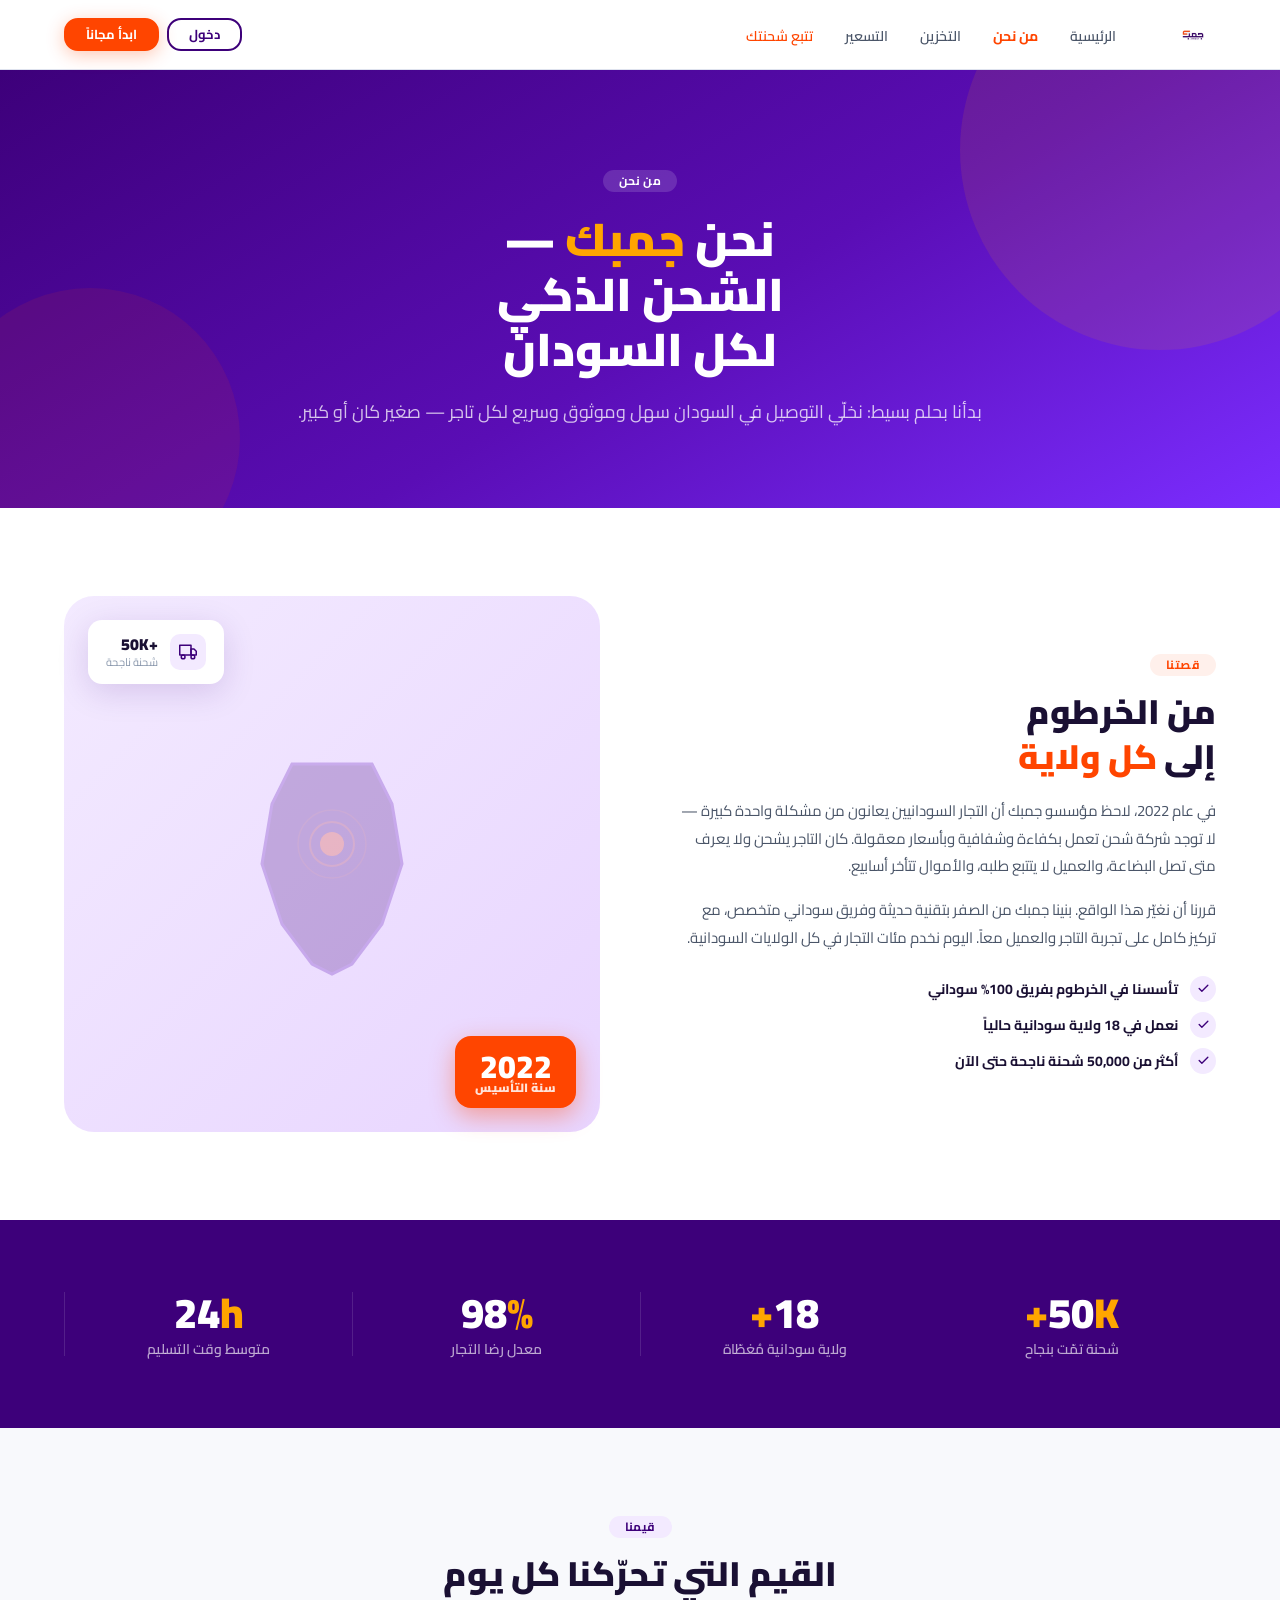
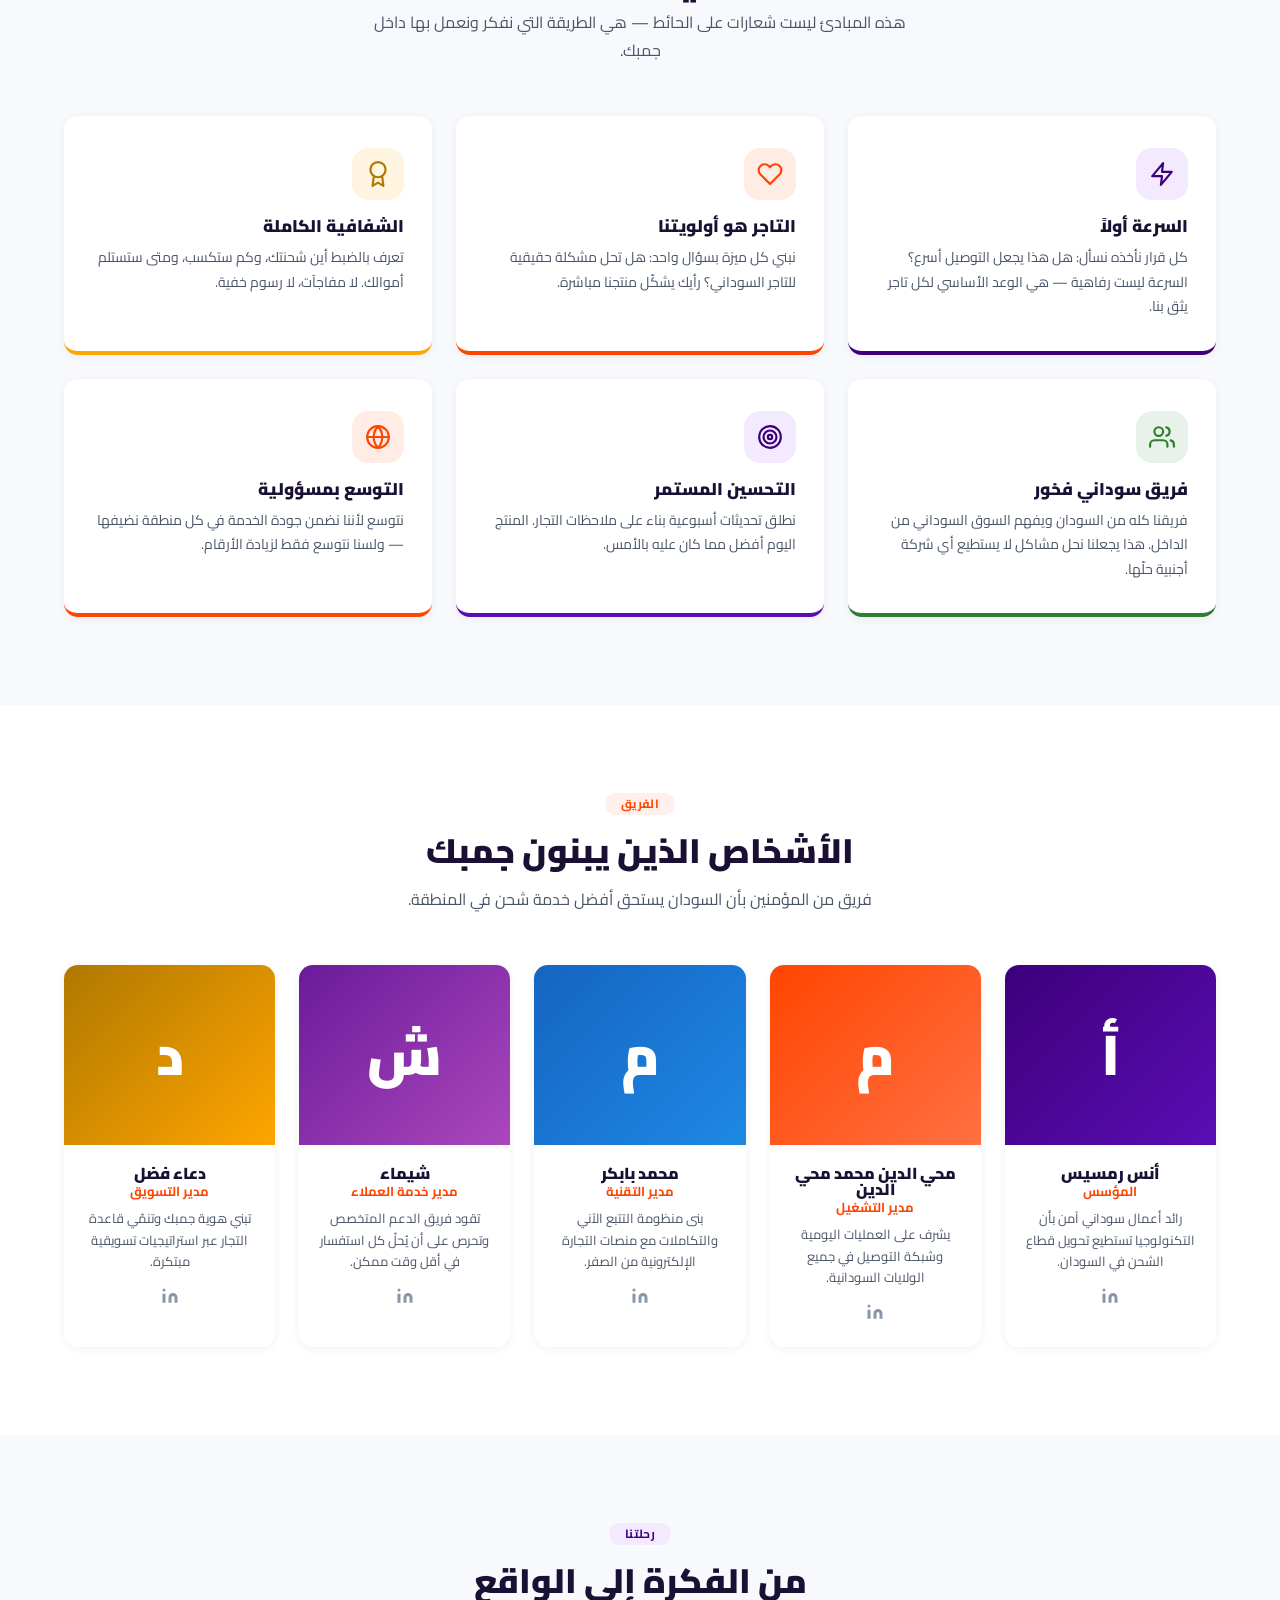
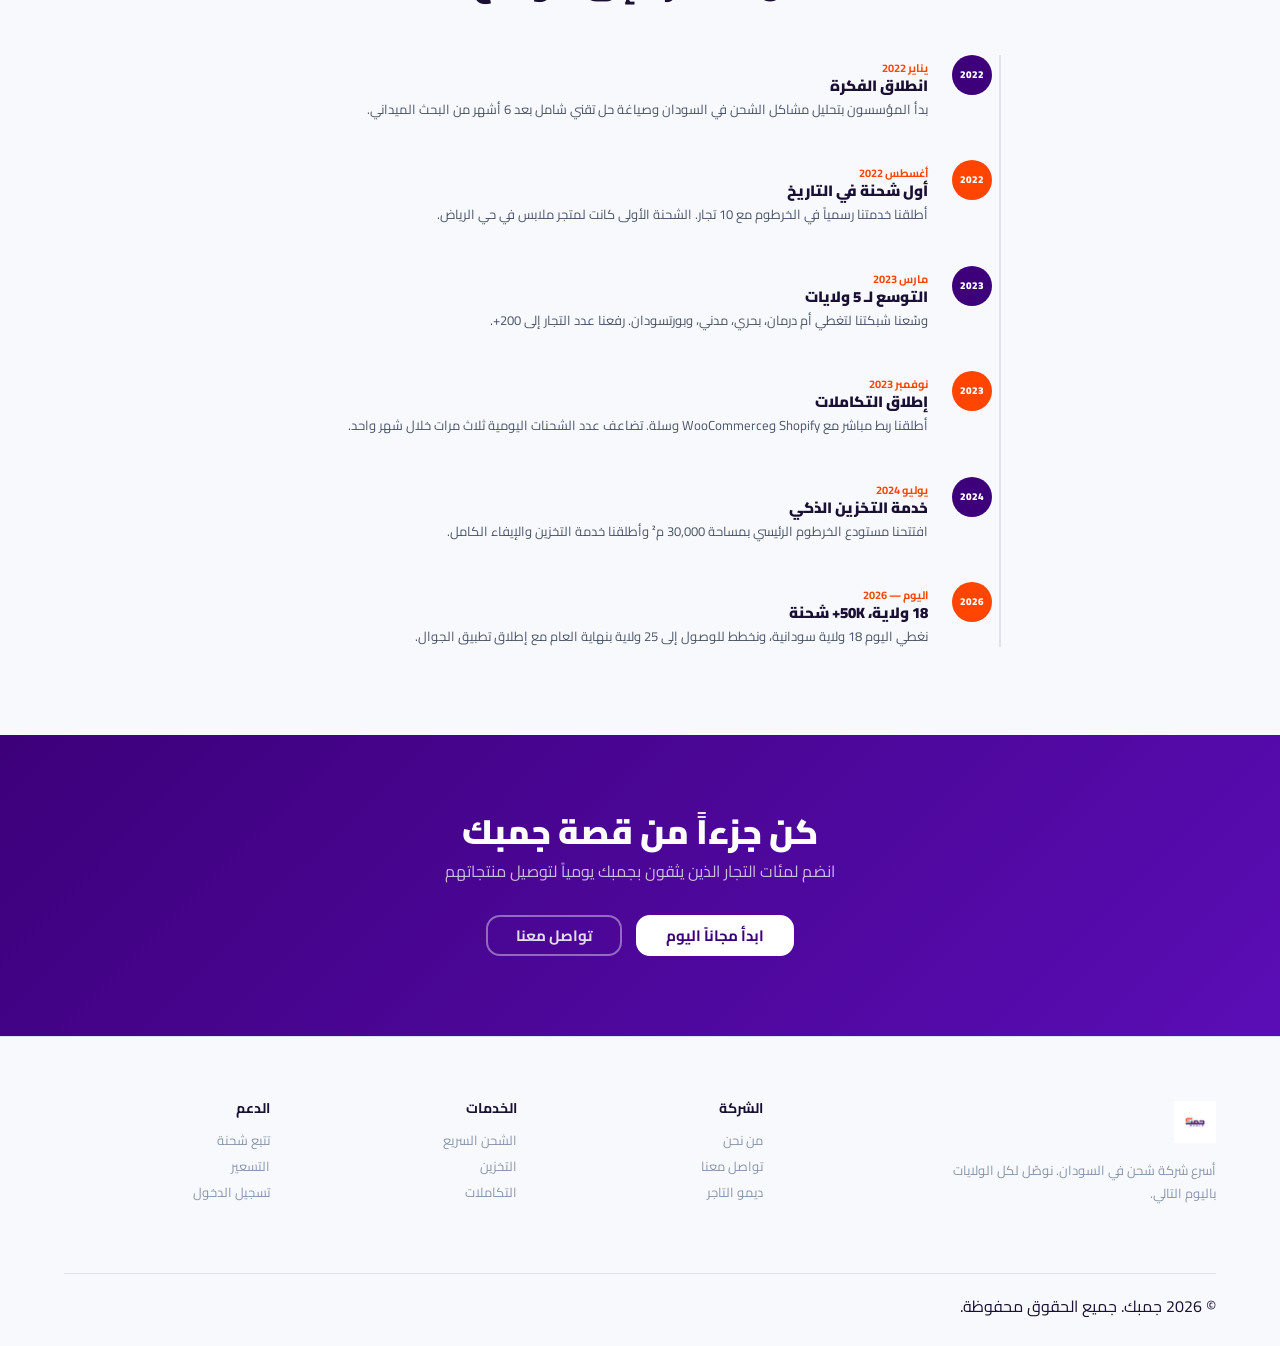
==== about.html @ 905ba047 "🚀 Initial commit — Jambak website (13 pages) Complete Arabic RTL website for Jambak Sudan shipping c" ====
<!DOCTYPE html>
<html lang="ar" dir="rtl">
<head>
  <meta charset="UTF-8"/>
  <meta name="viewport" content="width=device-width, initial-scale=1.0"/>
  <title>من نحن | جمبك</title>
  <link rel="preconnect" href="https://fonts.googleapis.com"/>
  <link rel="preconnect" href="https://fonts.gstatic.com" crossorigin/>
  <link href="https://fonts.googleapis.com/css2?family=Cairo:wght@400;500;600;700;900&display=swap" rel="stylesheet"/>
  <link rel="stylesheet" href="base.css"/>

  <svg style="display:none" aria-hidden="true" xmlns="http://www.w3.org/2000/svg">
    <defs>
      <symbol id="ic-check"   viewBox="0 0 24 24" fill="none" stroke="currentColor" stroke-width="2.5" stroke-linecap="round" stroke-linejoin="round"><polyline points="20 6 9 17 4 12"/></symbol>
      <symbol id="ic-users"   viewBox="0 0 24 24" fill="none" stroke="currentColor" stroke-width="2" stroke-linecap="round" stroke-linejoin="round"><path d="M17 21v-2a4 4 0 0 0-4-4H5a4 4 0 0 0-4 4v2"/><circle cx="9" cy="7" r="4"/><path d="M23 21v-2a4 4 0 0 0-3-3.87"/><path d="M16 3.13a4 4 0 0 1 0 7.75"/></symbol>
      <symbol id="ic-heart"   viewBox="0 0 24 24" fill="none" stroke="currentColor" stroke-width="2" stroke-linecap="round" stroke-linejoin="round"><path d="M20.84 4.61a5.5 5.5 0 0 0-7.78 0L12 5.67l-1.06-1.06a5.5 5.5 0 0 0-7.78 7.78l1.06 1.06L12 21.23l7.78-7.78 1.06-1.06a5.5 5.5 0 0 0 0-7.78z"/></symbol>
      <symbol id="ic-globe"   viewBox="0 0 24 24" fill="none" stroke="currentColor" stroke-width="2" stroke-linecap="round" stroke-linejoin="round"><circle cx="12" cy="12" r="10"/><line x1="2" y1="12" x2="22" y2="12"/><path d="M12 2a15.3 15.3 0 0 1 4 10 15.3 15.3 0 0 1-4 10 15.3 15.3 0 0 1-4-10 15.3 15.3 0 0 1 4-10z"/></symbol>
      <symbol id="ic-truck"   viewBox="0 0 24 24" fill="none" stroke="currentColor" stroke-width="2" stroke-linecap="round" stroke-linejoin="round"><rect x="1" y="3" width="15" height="13"/><polygon points="16 8 20 8 23 11 23 16 16 16 16 8"/><circle cx="5.5" cy="18.5" r="2.5"/><circle cx="18.5" cy="18.5" r="2.5"/></symbol>
      <symbol id="ic-zap"     viewBox="0 0 24 24" fill="none" stroke="currentColor" stroke-width="2" stroke-linecap="round" stroke-linejoin="round"><polygon points="13 2 3 14 12 14 11 22 21 10 12 10 13 2"/></symbol>
      <symbol id="ic-star"    viewBox="0 0 24 24" fill="currentColor" stroke="currentColor" stroke-width="1"><polygon points="12 2 15.09 8.26 22 9.27 17 14.14 18.18 21.02 12 17.77 5.82 21.02 7 14.14 2 9.27 8.91 8.26 12 2"/></symbol>
      <symbol id="ic-target"  viewBox="0 0 24 24" fill="none" stroke="currentColor" stroke-width="2" stroke-linecap="round" stroke-linejoin="round"><circle cx="12" cy="12" r="10"/><circle cx="12" cy="12" r="6"/><circle cx="12" cy="12" r="2"/></symbol>
      <symbol id="ic-award"   viewBox="0 0 24 24" fill="none" stroke="currentColor" stroke-width="2" stroke-linecap="round" stroke-linejoin="round"><circle cx="12" cy="8" r="7"/><polyline points="8.21 13.89 7 23 12 20 17 23 15.79 13.88"/></symbol>
      <symbol id="ic-linkedin" viewBox="0 0 24 24" fill="currentColor"><path d="M16 8a6 6 0 0 1 6 6v7h-4v-7a2 2 0 0 0-2-2 2 2 0 0 0-2 2v7h-4v-7a6 6 0 0 1 6-6z"/><rect x="2" y="9" width="4" height="12"/><circle cx="4" cy="4" r="2"/></symbol>
    </defs>
  </svg>

  <style>
    /* ── HERO ── */
    .about-hero {
      background: linear-gradient(150deg, var(--purple) 0%, #5a0db5 55%, #7b2dff 100%);
      padding: 100px 64px 80px;
      text-align: center; position: relative; overflow: hidden;
    }
    .about-hero::before {
      content:''; position:absolute; top:-120px; right:-80px;
      width:400px; height:400px; background:rgba(255,165,0,.1); border-radius:50%;
    }
    .about-hero::after {
      content:''; position:absolute; bottom:-80px; left:-60px;
      width:300px; height:300px; background:rgba(255,69,0,.09); border-radius:50%;
    }
    .about-hero-inner { position:relative; z-index:1; max-width:720px; margin:0 auto; }
    .about-hero h1 { font-size:46px; font-weight:900; color:var(--white); line-height:1.2; margin-bottom:18px; }
    .about-hero h1 span { color:var(--yellow); }
    .about-hero p  { font-size:18px; color:rgba(255,255,255,.75); line-height:1.8; }

    /* ── STORY ── */
    .story-section {
      display:grid; grid-template-columns:1fr 1fr; gap:80px;
      align-items:center; padding:88px 64px;
    }
    .story-text .sec-tag { margin-bottom:14px; }
    .story-text h2 { font-size:34px; font-weight:900; line-height:1.3; margin-bottom:18px; }
    .story-text h2 span { color:var(--orange); }
    .story-text p  { font-size:15px; color:var(--text-mid); line-height:1.85; margin-bottom:16px; }
    .story-checks { display:flex; flex-direction:column; gap:10px; margin-top:24px; }
    .story-check  { display:flex; align-items:center; gap:12px; font-size:14px; font-weight:700; color:var(--text); }
    .story-check .dot { width:26px; height:26px; border-radius:50%; background:var(--purple-light); display:flex; align-items:center; justify-content:center; flex-shrink:0; }
    .story-check .dot svg { width:13px; height:13px; color:var(--purple); }

    /* Story visual */
    .story-visual { position:relative; }
    .story-img-frame {
      width:100%; padding-bottom:100%; border-radius:30px;
      background:linear-gradient(135deg,var(--purple-light) 0%,#e8d5ff 100%);
      position:relative; overflow:hidden;
    }
    .story-img-frame .si-inner {
      position:absolute; inset:0;
      display:flex; align-items:center; justify-content:center;
    }
    /* year badge */
    .year-badge {
      position:absolute; bottom:24px; right:24px;
      background:var(--orange); color:var(--white);
      padding:14px 20px; border-radius:16px;
      font-weight:900; text-align:center;
      box-shadow:0 8px 24px rgba(255,69,0,.4);
    }
    .year-badge .yb-big   { font-size:32px; line-height:1; }
    .year-badge .yb-small { font-size:12px; opacity:.85; }
    /* float card */
    .float-card {
      position:absolute; top:24px; left:24px;
      background:var(--white); border-radius:14px;
      padding:14px 18px; box-shadow:0 8px 32px rgba(61,0,122,.15);
      display:flex; align-items:center; gap:12px;
    }
    .float-card .fc-icon { width:36px; height:36px; border-radius:10px; display:flex; align-items:center; justify-content:center; }
    .float-card .fc-icon svg { width:18px; height:18px; }
    .float-card strong { display:block; font-size:16px; font-weight:900; color:var(--text); }
    .float-card span   { font-size:11px; color:var(--text-light); }

    /* ── STATS ── */
    .stats-section {
      background:var(--purple); padding:72px 64px;
      display:grid; grid-template-columns:repeat(4,1fr); gap:0;
    }
    .about-stat { text-align:center; padding:0 24px; border-left:1px solid rgba(255,255,255,.12); }
    .about-stat:first-child { border-left:none; }
    .about-stat .as-val { font-size:42px; font-weight:900; color:var(--white); line-height:1; margin-bottom:8px; }
    .about-stat .as-val span { color:var(--yellow); }
    .about-stat .as-lbl { font-size:14px; color:rgba(255,255,255,.65); font-weight:600; }

    /* ── VALUES ── */
    .values-grid { display:grid; grid-template-columns:repeat(3,1fr); gap:24px; }
    .value-card {
      padding:32px 28px; border-radius:var(--radius-md);
      background:var(--white); box-shadow:var(--shadow-sm);
      border-bottom:4px solid transparent;
      transition:transform var(--transition),box-shadow var(--transition);
    }
    .value-card:hover { transform:translateY(-4px); box-shadow:var(--shadow-md); }
    .value-card.v1 { border-bottom-color:var(--purple); }
    .value-card.v2 { border-bottom-color:var(--orange); }
    .value-card.v3 { border-bottom-color:var(--yellow); }
    .value-card.v4 { border-bottom-color:#2E7D32; }
    .value-card.v5 { border-bottom-color:var(--purple-mid); }
    .value-card.v6 { border-bottom-color:var(--orange); }
    .val-icon { width:52px; height:52px; border-radius:16px; display:flex; align-items:center; justify-content:center; margin-bottom:18px; }
    .val-icon svg { width:26px; height:26px; }
    .val-icon.purple { background:var(--purple-light); color:var(--purple); }
    .val-icon.orange { background:rgba(255,69,0,.1); color:var(--orange); }
    .val-icon.yellow { background:rgba(255,165,0,.12); color:#b07800; }
    .val-icon.green  { background:rgba(46,125,50,.1); color:#2E7D32; }
    .value-card h3 { font-size:17px; font-weight:900; margin-bottom:10px; }
    .value-card p  { font-size:14px; color:var(--text-mid); line-height:1.75; }

    /* ── TEAM ── */
    .team-grid { display:grid; grid-template-columns:repeat(5,1fr); gap:24px; }
    .team-card {
      border-radius:var(--radius-md); overflow:hidden;
      background:var(--white); box-shadow:var(--shadow-sm);
      text-align:center;
      transition:transform var(--transition),box-shadow var(--transition);
    }
    .team-card:hover { transform:translateY(-4px); box-shadow:var(--shadow-md); }
    .team-avatar {
      height:180px; display:flex; align-items:center; justify-content:center;
      font-size:56px; font-weight:900; color:var(--white);
    }
    .team-body { padding:20px 16px 24px; }
    .team-body h4 { font-size:16px; font-weight:900; margin-bottom:4px; }
    .team-body .role { font-size:13px; color:var(--orange); font-weight:700; margin-bottom:10px; }
    .team-body p { font-size:13px; color:var(--text-mid); line-height:1.65; }
    .team-social { margin-top:14px; }
    .team-social a { color:var(--text-light); transition:color var(--transition); }
    .team-social a:hover { color:var(--purple); }
    .team-social svg { width:18px; height:18px; }

    /* ── TIMELINE ── */
    .timeline { max-width:760px; margin:0 auto; position:relative; }
    .timeline::before {
      content:''; position:absolute;
      right:19px; top:0; bottom:0;
      width:2px; background:var(--gray-mid);
    }
    .tl-event { display:flex; gap:24px; margin-bottom:0; padding-bottom:40px; position:relative; }
    .tl-event:last-child { padding-bottom:0; }
    .tl-year {
      width:40px; height:40px; border-radius:50%; flex-shrink:0;
      background:var(--purple); color:var(--white);
      display:flex; align-items:center; justify-content:center;
      font-size:11px; font-weight:900; position:relative; z-index:1;
    }
    .tl-event:nth-child(even) .tl-year { background:var(--orange); }
    .tl-info { padding-top:8px; }
    .tl-info .tl-date { font-size:11px; font-weight:700; color:var(--orange); margin-bottom:4px; }
    .tl-info h4 { font-size:15px; font-weight:900; margin-bottom:6px; }
    .tl-info p  { font-size:13px; color:var(--text-mid); line-height:1.65; }

    /* ── CTA ── */
    .about-cta {
      background:linear-gradient(135deg,var(--purple) 0%,var(--purple-mid) 100%);
      padding:80px 64px; text-align:center;
    }
    .about-cta h2 { font-size:34px; font-weight:900; color:var(--white); margin-bottom:14px; }
    .about-cta p  { font-size:16px; color:rgba(255,255,255,.72); margin-bottom:36px; }
    .about-cta-btns { display:flex; gap:14px; justify-content:center; flex-wrap:wrap; }

    @media(max-width:1024px){
      .story-section { grid-template-columns:1fr; gap:48px; }
      .story-visual  { max-width:480px; margin:0 auto; }
      .stats-section { grid-template-columns:1fr 1fr; gap:32px; padding:56px 32px; }
      .about-stat    { border-left:none; border-top:1px solid rgba(255,255,255,.12); padding-top:24px; }
      .about-stat:nth-child(-n+2) { border-top:none; }
      .values-grid   { grid-template-columns:1fr 1fr; }
      .team-grid     { grid-template-columns:1fr 1fr 1fr; }
    }
    @media(max-width:640px){
      .about-hero { padding:64px 24px 56px; }
      .about-hero h1 { font-size:30px; }
      .story-section { padding:56px 24px; }
      .stats-section { grid-template-columns:1fr 1fr; }
      .values-grid   { grid-template-columns:1fr; }
      .team-grid     { grid-template-columns:1fr 1fr; }
      .section       { padding:56px 24px; }
      .about-cta     { padding:56px 24px; }
    }
  </style>
</head>
<body>

<!-- NAVBAR -->
<nav class="nav">
  <div class="nav-logo"><img src="جمبك.jpg" alt="جمبك"/></div>
  <ul class="nav-links">
    <li><a href="index.html">الرئيسية</a></li>
    <li><a href="about.html" style="color:var(--orange);font-weight:700">من نحن</a></li>
    <li><a href="storage.html">التخزين</a></li>
    <li><a href="pricing.html">التسعير</a></li>
    <li><a href="tracking.html" class="highlight">تتبع شحنتك</a></li>
  </ul>
  <div class="nav-actions">
    <a href="login.html"    class="btn btn-outline btn-sm">دخول</a>
    <a href="register.html" class="btn btn-primary btn-sm">ابدأ مجاناً</a>
  </div>
</nav>

<!-- HERO -->
<div class="about-hero">
  <div class="about-hero-inner">
    <div class="sec-tag white" style="margin-bottom:20px">من نحن</div>
    <h1>نحن <span>جمبك</span> —<br/>الشحن الذكي<br/>لكل السودان</h1>
    <p>بدأنا بحلم بسيط: نخلّي التوصيل في السودان سهل وموثوق وسريع لكل تاجر — صغير كان أو كبير.</p>
  </div>
</div>

<!-- STORY -->
<div class="story-section">
  <div class="story-text">
    <div class="sec-tag orange">قصتنا</div>
    <h2>من الخرطوم<br/>إلى <span>كل ولاية</span></h2>
    <p>في عام 2022، لاحظ مؤسسو جمبك أن التجار السودانيين يعانون من مشكلة واحدة كبيرة — لا توجد شركة شحن تعمل بكفاءة وشفافية وبأسعار معقولة. كان التاجر يشحن ولا يعرف متى تصل البضاعة، والعميل لا يتتبع طلبه، والأموال تتأخر أسابيع.</p>
    <p>قررنا أن نغيّر هذا الواقع. بنينا جمبك من الصفر بتقنية حديثة وفريق سوداني متخصص، مع تركيز كامل على تجربة التاجر والعميل معاً. اليوم نخدم مئات التجار في كل الولايات السودانية.</p>
    <div class="story-checks">
      <div class="story-check">
        <div class="dot"><svg><use href="#ic-check"/></svg></div>
        تأسسنا في الخرطوم بفريق 100% سوداني
      </div>
      <div class="story-check">
        <div class="dot"><svg><use href="#ic-check"/></svg></div>
        نعمل في 18 ولاية سودانية حالياً
      </div>
      <div class="story-check">
        <div class="dot"><svg><use href="#ic-check"/></svg></div>
        أكثر من 50,000 شحنة ناجحة حتى الآن
      </div>
    </div>
  </div>
  <div class="story-visual">
    <div class="story-img-frame">
      <div class="si-inner">
        <!-- Sudan map simplified SVG -->
        <svg viewBox="0 0 200 240" width="200" opacity=".25" xmlns="http://www.w3.org/2000/svg">
          <path d="M60,20 L140,20 L160,60 L170,120 L150,180 L120,220 L100,230 L80,220 L50,180 L30,120 L40,60 Z" fill="#3D007A" stroke="#5a0db5" stroke-width="3"/>
          <circle cx="100" cy="100" r="12" fill="#FF4500" opacity=".8"/>
          <circle cx="100" cy="100" r="22" fill="none" stroke="#FF4500" stroke-width="2" opacity=".4"/>
          <circle cx="100" cy="100" r="34" fill="none" stroke="#FF4500" stroke-width="1.5" opacity=".2"/>
        </svg>
      </div>
    </div>
    <div class="year-badge">
      <div class="yb-big">2022</div>
      <div class="yb-small">سنة التأسيس</div>
    </div>
    <div class="float-card">
      <div class="fc-icon" style="background:var(--purple-light)">
        <svg style="width:18px;height:18px;color:var(--purple)"><use href="#ic-truck"/></svg>
      </div>
      <div>
        <strong>+50K</strong>
        <span>شحنة ناجحة</span>
      </div>
    </div>
  </div>
</div>

<!-- STATS -->
<div class="stats-section">
  <div class="about-stat">
    <div class="as-val">50<span>K+</span></div>
    <div class="as-lbl">شحنة تمّت بنجاح</div>
  </div>
  <div class="about-stat">
    <div class="as-val">18<span>+</span></div>
    <div class="as-lbl">ولاية سودانية مُغطّاة</div>
  </div>
  <div class="about-stat">
    <div class="as-val">98<span>%</span></div>
    <div class="as-lbl">معدل رضا التجار</div>
  </div>
  <div class="about-stat">
    <div class="as-val">24<span>h</span></div>
    <div class="as-lbl">متوسط وقت التسليم</div>
  </div>
</div>

<!-- VALUES -->
<section class="section bg-gray">
  <div class="sec-header center">
    <div class="sec-tag purple">قيمنا</div>
    <h2 class="sec-title">القيم التي تحرّكنا كل يوم</h2>
    <p class="sec-sub">هذه المبادئ ليست شعارات على الحائط — هي الطريقة التي نفكر ونعمل بها داخل جمبك.</p>
  </div>
  <div class="values-grid">
    <div class="value-card v1">
      <div class="val-icon purple"><svg><use href="#ic-zap"/></svg></div>
      <h3>السرعة أولاً</h3>
      <p>كل قرار نأخذه نسأل: هل هذا يجعل التوصيل أسرع؟ السرعة ليست رفاهية — هي الوعد الأساسي لكل تاجر يثق بنا.</p>
    </div>
    <div class="value-card v2">
      <div class="val-icon orange"><svg><use href="#ic-heart"/></svg></div>
      <h3>التاجر هو أولويتنا</h3>
      <p>نبني كل ميزة بسؤال واحد: هل تحل مشكلة حقيقية للتاجر السوداني؟ رأيك يشكّل منتجنا مباشرة.</p>
    </div>
    <div class="value-card v3">
      <div class="val-icon yellow"><svg><use href="#ic-award"/></svg></div>
      <h3>الشفافية الكاملة</h3>
      <p>تعرف بالضبط أين شحنتك، وكم ستكسب، ومتى ستستلم أموالك. لا مفاجآت، لا رسوم خفية.</p>
    </div>
    <div class="value-card v4">
      <div class="val-icon green"><svg><use href="#ic-users"/></svg></div>
      <h3>فريق سوداني فخور</h3>
      <p>فريقنا كله من السودان ويفهم السوق السوداني من الداخل. هذا يجعلنا نحل مشاكل لا يستطيع أي شركة أجنبية حلّها.</p>
    </div>
    <div class="value-card v5">
      <div class="val-icon purple"><svg><use href="#ic-target"/></svg></div>
      <h3>التحسين المستمر</h3>
      <p>نطلق تحديثات أسبوعية بناء على ملاحظات التجار. المنتج اليوم أفضل مما كان عليه بالأمس.</p>
    </div>
    <div class="value-card v6">
      <div class="val-icon orange"><svg><use href="#ic-globe"/></svg></div>
      <h3>التوسع بمسؤولية</h3>
      <p>نتوسع لأننا نضمن جودة الخدمة في كل منطقة نضيفها — ولسنا نتوسع فقط لزيادة الأرقام.</p>
    </div>
  </div>
</section>

<!-- TEAM -->
<section class="section">
  <div class="sec-header center">
    <div class="sec-tag orange">الفريق</div>
    <h2 class="sec-title">الأشخاص الذين يبنون جمبك</h2>
    <p class="sec-sub">فريق من المؤمنين بأن السودان يستحق أفضل خدمة شحن في المنطقة.</p>
  </div>
  <div class="team-grid">
    <div class="team-card">
      <div class="team-avatar" style="background:linear-gradient(135deg,var(--purple),var(--purple-mid))">أ</div>
      <div class="team-body">
        <h4>أنس رمسيس</h4>
        <div class="role">المؤسس</div>
        <p>رائد أعمال سوداني آمن بأن التكنولوجيا تستطيع تحويل قطاع الشحن في السودان.</p>
        <div class="team-social">
          <a href="#"><svg><use href="#ic-linkedin"/></svg></a>
        </div>
      </div>
    </div>
    <div class="team-card">
      <div class="team-avatar" style="background:linear-gradient(135deg,var(--orange),#ff7043)">م</div>
      <div class="team-body">
        <h4>محي الدين محمد محي الدين</h4>
        <div class="role">مدير التشغيل</div>
        <p>يشرف على العمليات اليومية وشبكة التوصيل في جميع الولايات السودانية.</p>
        <div class="team-social">
          <a href="#"><svg><use href="#ic-linkedin"/></svg></a>
        </div>
      </div>
    </div>
    <div class="team-card">
      <div class="team-avatar" style="background:linear-gradient(135deg,#1565C0,#1e88e5)">م</div>
      <div class="team-body">
        <h4>محمد بابكر</h4>
        <div class="role">مدير التقنية</div>
        <p>بنى منظومة التتبع الآني والتكاملات مع منصات التجارة الإلكترونية من الصفر.</p>
        <div class="team-social">
          <a href="#"><svg><use href="#ic-linkedin"/></svg></a>
        </div>
      </div>
    </div>
    <div class="team-card">
      <div class="team-avatar" style="background:linear-gradient(135deg,#6A1B9A,#ab47bc)">ش</div>
      <div class="team-body">
        <h4>شيماء</h4>
        <div class="role">مدير خدمة العملاء</div>
        <p>تقود فريق الدعم المتخصص وتحرص على أن يُحلّ كل استفسار في أقل وقت ممكن.</p>
        <div class="team-social">
          <a href="#"><svg><use href="#ic-linkedin"/></svg></a>
        </div>
      </div>
    </div>
    <div class="team-card">
      <div class="team-avatar" style="background:linear-gradient(135deg,#b07800,var(--yellow))">د</div>
      <div class="team-body">
        <h4>دعاء فضل</h4>
        <div class="role">مدير التسويق</div>
        <p>تبني هوية جمبك وتنمّي قاعدة التجار عبر استراتيجيات تسويقية مبتكرة.</p>
        <div class="team-social">
          <a href="#"><svg><use href="#ic-linkedin"/></svg></a>
        </div>
      </div>
    </div>
  </div>
</section>

<!-- JOURNEY TIMELINE -->
<section class="section bg-gray">
  <div class="sec-header center">
    <div class="sec-tag purple">رحلتنا</div>
    <h2 class="sec-title">من الفكرة إلى الواقع</h2>
  </div>
  <div class="timeline">
    <div class="tl-event">
      <div class="tl-year" style="font-size:10px">2022</div>
      <div class="tl-info">
        <div class="tl-date">يناير 2022</div>
        <h4>انطلاق الفكرة</h4>
        <p>بدأ المؤسسون بتحليل مشاكل الشحن في السودان وصياغة حل تقني شامل بعد 6 أشهر من البحث الميداني.</p>
      </div>
    </div>
    <div class="tl-event">
      <div class="tl-year" style="font-size:10px">2022</div>
      <div class="tl-info">
        <div class="tl-date">أغسطس 2022</div>
        <h4>أول شحنة في التاريخ</h4>
        <p>أطلقنا خدمتنا رسمياً في الخرطوم مع 10 تجار. الشحنة الأولى كانت لمتجر ملابس في حي الرياض.</p>
      </div>
    </div>
    <div class="tl-event">
      <div class="tl-year" style="font-size:10px">2023</div>
      <div class="tl-info">
        <div class="tl-date">مارس 2023</div>
        <h4>التوسع لـ 5 ولايات</h4>
        <p>وسّعنا شبكتنا لتغطي أم درمان، بحري، مدني، وبورتسودان. رفعنا عدد التجار إلى 200+.</p>
      </div>
    </div>
    <div class="tl-event">
      <div class="tl-year" style="font-size:10px">2023</div>
      <div class="tl-info">
        <div class="tl-date">نوفمبر 2023</div>
        <h4>إطلاق التكاملات</h4>
        <p>أطلقنا ربط مباشر مع Shopify وWooCommerce وسلة. تضاعف عدد الشحنات اليومية ثلاث مرات خلال شهر واحد.</p>
      </div>
    </div>
    <div class="tl-event">
      <div class="tl-year" style="font-size:10px">2024</div>
      <div class="tl-info">
        <div class="tl-date">يوليو 2024</div>
        <h4>خدمة التخزين الذكي</h4>
        <p>افتتحنا مستودع الخرطوم الرئيسي بمساحة 30,000 م² وأطلقنا خدمة التخزين والإيفاء الكامل.</p>
      </div>
    </div>
    <div class="tl-event">
      <div class="tl-year" style="font-size:10px">2026</div>
      <div class="tl-info">
        <div class="tl-date">اليوم — 2026</div>
        <h4>18 ولاية، 50K+ شحنة</h4>
        <p>نغطي اليوم 18 ولاية سودانية، ونخطط للوصول إلى 25 ولاية بنهاية العام مع إطلاق تطبيق الجوال.</p>
      </div>
    </div>
  </div>
</section>

<!-- CTA -->
<div class="about-cta">
  <h2>كن جزءاً من قصة جمبك</h2>
  <p>انضم لمئات التجار الذين يثقون بجمبك يومياً لتوصيل منتجاتهم</p>
  <div class="about-cta-btns">
    <a href="register.html" class="btn btn-white">ابدأ مجاناً اليوم</a>
    <a href="contact.html"  class="btn btn-outline" style="color:rgba(255,255,255,.85);border-color:rgba(255,255,255,.4)">تواصل معنا</a>
  </div>
</div>

<!-- FOOTER -->
<footer class="site-footer">
  <div class="footer-grid">
    <div class="footer-brand">
      <img src="جمبك.jpg" alt="جمبك" class="footer-logo"/>
      <p>أسرع شركة شحن في السودان. نوصّل لكل الولايات باليوم التالي.</p>
    </div>
    <div class="footer-col">
      <h4>الشركة</h4>
      <ul>
        <li><a href="about.html">من نحن</a></li>
        <li><a href="contact.html">تواصل معنا</a></li>
        <li><a href="demo.html">ديمو التاجر</a></li>
      </ul>
    </div>
    <div class="footer-col">
      <h4>الخدمات</h4>
      <ul>
        <li><a href="index.html">الشحن السريع</a></li>
        <li><a href="storage.html">التخزين</a></li>
        <li><a href="integrations.html">التكاملات</a></li>
      </ul>
    </div>
    <div class="footer-col">
      <h4>الدعم</h4>
      <ul>
        <li><a href="tracking.html">تتبع شحنة</a></li>
        <li><a href="pricing.html">التسعير</a></li>
        <li><a href="login.html">تسجيل الدخول</a></li>
      </ul>
    </div>
  </div>
  <div class="footer-bottom">
    <span>© 2026 جمبك. جميع الحقوق محفوظة.</span>
  </div>
</footer>

</body>
</html>
---- base.css ----
/* ============================================================
   JAMBAK — base.css  (shared across all pages)
   Brand: Purple #3D007A · Orange #FF4500 · Yellow #FFA500
   ============================================================ */

/* ── RESET & VARS ─────────────────────────────────────────── */
*, *::before, *::after { margin: 0; padding: 0; box-sizing: border-box; }

:root {
  --purple:        #3D007A;
  --purple-mid:    #5A0DB5;
  --purple-light:  #F3EAFF;
  --purple-dim:    #2A0055;
  --orange:        #FF4500;
  --orange-light:  #FFF0EB;
  --orange-dim:    #D93A00;
  --yellow:        #FFA500;
  --white:         #FFFFFF;
  --bg:            #F8F9FC;
  --gray:          #F0F2F7;
  --gray-mid:      #DEE2EE;
  --text:          #1A1033;
  --text-mid:      #4A5568;
  --text-light:    #8896AB;
  --green:         #2E7D32;
  --green-light:   #E8F5E9;
  --radius-sm:     8px;
  --radius-md:     14px;
  --radius-lg:     20px;
  --radius-xl:     28px;
  --shadow-sm:     0 2px 8px rgba(0,0,0,.06);
  --shadow-md:     0 6px 24px rgba(0,0,0,.09);
  --shadow-lg:     0 12px 48px rgba(0,0,0,.12);
  --transition:    .22s ease;
}

html { scroll-behavior: smooth; }
body { font-family: 'Cairo', sans-serif; direction: rtl; color: var(--text); background: var(--white); overflow-x: hidden; line-height: 1; }
a { text-decoration: none; color: inherit; }
img { max-width: 100%; display: block; }
button { font-family: 'Cairo', sans-serif; cursor: pointer; }
ul { list-style: none; }

/* ── TYPOGRAPHY SCALE ─────────────────────────────────────── */
.t-display { font-size: 48px; font-weight: 900; line-height: 1.2; }
.t-h1      { font-size: 36px; font-weight: 900; line-height: 1.3; }
.t-h2      { font-size: 28px; font-weight: 700; line-height: 1.35; }
.t-body    { font-size: 16px; line-height: 1.75; }
.t-small   { font-size: 14px; line-height: 1.65; }
.t-xs      { font-size: 12px; line-height: 1.5; }
.c-purple  { color: var(--purple); }
.c-orange  { color: var(--orange); }
.c-mid     { color: var(--text-mid); }
.c-light   { color: var(--text-light); }
.c-white   { color: var(--white); }

/* ── SECTION HELPERS ──────────────────────────────────────── */
.section        { padding: 88px 64px; }
.section.bg-gray   { background: var(--bg); }
.section.bg-purple { background: var(--purple); }
.section.bg-dark   { background: var(--purple-dim); }

.sec-header { margin-bottom: 52px; }
.sec-header.center { text-align: center; }
.sec-header.center .sec-sub { margin: 0 auto; }

.sec-tag {
  display: inline-block;
  padding: 5px 16px; border-radius: 30px;
  font-size: 12px; font-weight: 700; letter-spacing: .4px;
  margin-bottom: 14px;
}
.sec-tag.orange  { background: var(--orange-light); color: var(--orange); }
.sec-tag.purple  { background: var(--purple-light); color: var(--purple); }
.sec-tag.white   { background: rgba(255,255,255,.14); color: var(--white); }
.sec-tag.green   { background: var(--green-light); color: var(--green); }

.sec-title { font-size: 34px; font-weight: 900; line-height: 1.3; margin-bottom: 12px; }
.sec-title.light { color: var(--white); }
.sec-sub   { font-size: 16px; color: var(--text-mid); line-height: 1.75; max-width: 560px; }
.sec-sub.light { color: rgba(255,255,255,.72); }

/* ── BUTTONS ──────────────────────────────────────────────── */
.btn {
  display: inline-flex; align-items: center; gap: 8px;
  padding: 11px 28px; border-radius: var(--radius-md);
  font-size: 15px; font-weight: 700; font-family: 'Cairo', sans-serif;
  border: 2px solid transparent; transition: var(--transition);
  white-space: nowrap;
}
.btn svg { width: 18px; height: 18px; flex-shrink: 0; }

.btn-primary   { background: var(--orange); color: var(--white); border-color: var(--orange); box-shadow: 0 4px 18px rgba(255,69,0,.3); }
.btn-primary:hover { background: var(--orange-dim); border-color: var(--orange-dim); transform: translateY(-2px); box-shadow: 0 6px 24px rgba(255,69,0,.38); }

.btn-outline   { background: transparent; color: var(--purple); border-color: var(--purple); }
.btn-outline:hover { background: var(--purple-light); }

.btn-white     { background: var(--white); color: var(--purple); border-color: var(--white); }
.btn-white:hover { background: var(--purple-light); border-color: var(--purple-light); }

.btn-ghost     { background: transparent; color: var(--text-mid); border-color: transparent; }
.btn-ghost:hover { background: var(--gray); color: var(--purple); }

.btn-pill      { border-radius: 30px; }

.btn-lg  { padding: 14px 40px; font-size: 17px; }
.btn-sm  { padding: 8px 20px; font-size: 13px; }

/* ── ICON BOXES ───────────────────────────────────────────── */
.icon-box {
  display: flex; align-items: center; justify-content: center;
  border-radius: var(--radius-md); flex-shrink: 0;
}
.icon-box svg { display: block; }
.icon-box.sm  { width: 44px; height: 44px; }
.icon-box.md  { width: 54px; height: 54px; }
.icon-box.lg  { width: 64px; height: 64px; }
.icon-box.purple { background: var(--purple-light); color: var(--purple); }
.icon-box.orange { background: var(--orange-light); color: var(--orange); }
.icon-box.yellow { background: #FFF8E1; color: #E65100; }
.icon-box.green  { background: var(--green-light); color: var(--green); }

/* ── CARD BASE ────────────────────────────────────────────── */
.card {
  background: var(--white);
  border: 1.5px solid var(--gray-mid);
  border-radius: var(--radius-xl);
  transition: var(--transition);
}
.card:hover { box-shadow: var(--shadow-md); transform: translateY(-4px); }
.card.flat  { background: var(--bg); border-color: transparent; }
.card.flat:hover { background: var(--white); border-color: var(--gray-mid); }

/* ── STAT BOX ─────────────────────────────────────────────── */
.stat-box { text-align: center; padding: 38px 24px; background: var(--white); }
.stat-num { font-size: 46px; font-weight: 900; color: var(--purple); line-height: 1; }
.stat-num b { color: var(--orange); font-style: normal; }
.stat-lbl { font-size: 15px; color: var(--text-mid); margin-top: 8px; font-weight: 600; }

/* ── BADGE ────────────────────────────────────────────────── */
.badge { display: inline-block; padding: 3px 10px; border-radius: 20px; font-size: 11px; font-weight: 700; }
.badge.green  { background: var(--green-light); color: var(--green); }
.badge.orange { background: var(--orange-light); color: var(--orange); }
.badge.purple { background: var(--purple-light); color: var(--purple); }

/* ── NAVBAR ───────────────────────────────────────────────── */
.nav {
  position: sticky; top: 0; z-index: 999;
  background: var(--white);
  border-bottom: 1px solid var(--gray-mid);
  height: 70px;
  display: flex; align-items: center;
  padding: 0 64px;
  gap: 40px;
}
.nav-logo img  { height: 46px; object-fit: contain; }
.nav-links     { display: flex; align-items: center; gap: 4px; flex: 1; }
.nav-links a   { padding: 7px 14px; border-radius: var(--radius-sm); font-size: 14px; font-weight: 600; color: var(--text-mid); transition: var(--transition); }
.nav-links a:hover, .nav-links a.active { color: var(--purple); background: var(--purple-light); }
.nav-links .highlight { color: var(--orange) !important; }
.nav-actions   { display: flex; align-items: center; gap: 8px; flex-shrink: 0; }

/* ── FOOTER ───────────────────────────────────────────────── */
.site-footer {
  background: var(--bg);
  border-top: 1px solid var(--gray-mid);
  padding: 64px 64px 32px;
}
.footer-grid { display: grid; grid-template-columns: 2fr 1fr 1fr 1fr; gap: 40px; margin-bottom: 48px; }
.footer-brand img { height: 42px; object-fit: contain; margin-bottom: 16px; }
.footer-brand p  { font-size: 13px; color: var(--text-light); line-height: 1.75; margin-bottom: 20px; max-width: 280px; }
.social-row { display: flex; gap: 8px; }
.social-btn { width: 34px; height: 34px; border-radius: var(--radius-sm); background: var(--gray-mid); display: flex; align-items: center; justify-content: center; transition: var(--transition); }
.social-btn:hover { background: var(--orange); color: var(--white); }
.social-btn svg { width: 16px; height: 16px; }
.footer-col h4 { font-size: 14px; font-weight: 700; color: var(--text); margin-bottom: 16px; }
.footer-col li { margin-bottom: 10px; }
.footer-col a  { font-size: 13px; color: var(--text-light); transition: color var(--transition); }
.footer-col a:hover { color: var(--orange); }
.footer-bottom {
  border-top: 1px solid var(--gray-mid); padding-top: 24px;
  display: flex; align-items: center; justify-content: space-between;
}
.footer-bottom p { font-size: 13px; color: var(--text-light); }
.footer-btm-links { display: flex; gap: 20px; }
.footer-btm-links a { font-size: 13px; color: var(--text-light); }
.footer-btm-links a:hover { color: var(--purple); }

/* ── PARTNERS ROW ─────────────────────────────────────────── */
.partners-label { text-align: center; font-size: 14px; color: var(--text-light); font-weight: 600; margin-bottom: 32px; }
.partners-logos { display: flex; align-items: center; justify-content: center; gap: 44px; flex-wrap: wrap; }
.partner-item { opacity: .45; transition: opacity var(--transition); }
.partner-item:hover { opacity: .85; }
.partner-item svg { height: 28px; width: auto; }

/* ── FORM ELEMENTS ────────────────────────────────────────── */
.input-field {
  width: 100%;
  padding: 13px 18px;
  border: 2px solid var(--gray-mid);
  border-radius: var(--radius-md);
  font-family: 'Cairo', sans-serif;
  font-size: 14px; color: var(--text);
  outline: none; transition: border-color var(--transition);
  background: var(--white);
}
.input-field:focus { border-color: var(--purple); }
.input-field::placeholder { color: var(--text-light); }

/* ── TRACK TIMELINE ───────────────────────────────────────── */
.timeline { position: relative; padding-right: 28px; }
.timeline::before { content: ''; position: absolute; right: 11px; top: 8px; bottom: 8px; width: 2px; background: var(--gray-mid); }
.tl-step { position: relative; margin-bottom: 28px; }
.tl-dot  {
  position: absolute; right: -28px; top: 3px;
  width: 22px; height: 22px; border-radius: 50%;
  border: 3px solid var(--gray-mid); background: var(--white);
  display: flex; align-items: center; justify-content: center;
  transition: var(--transition);
}
.tl-dot.done  { background: var(--purple); border-color: var(--purple); }
.tl-dot.done svg { display: block; }
.tl-dot.active{ background: var(--orange); border-color: var(--orange); animation: pulse 1.5s ease-in-out infinite; }
.tl-dot svg   { width: 10px; height: 10px; color: var(--white); display: none; }
@keyframes pulse {
  0%,100% { box-shadow: 0 0 0 0 rgba(255,69,0,.4); }
  50%      { box-shadow: 0 0 0 8px rgba(255,69,0,0); }
}
.tl-step h4 { font-size: 15px; font-weight: 700; color: var(--text); margin-bottom: 3px; }
.tl-step p  { font-size: 13px; color: var(--text-light); }

/* ── CTA BAND ─────────────────────────────────────────────── */
.cta-band {
  background: var(--purple-light);
  border-radius: var(--radius-xl);
  padding: 60px 72px;
  display: flex; align-items: center; justify-content: space-between; gap: 40px;
  margin: 0 64px 88px;
}
.cta-band h2 { font-size: 30px; font-weight: 900; color: var(--purple); margin-bottom: 8px; }
.cta-band p  { font-size: 15px; color: var(--text-mid); }
.cta-band .trucks-svg { flex-shrink: 0; opacity: .35; }

/* ── RESPONSIVE ───────────────────────────────────────────── */
@media (max-width: 1024px) {
  .section { padding: 60px 28px; }
  .nav { padding: 0 28px; }
  .site-footer { padding: 48px 28px 24px; }
  .cta-band { margin: 0 28px 60px; padding: 40px 32px; flex-direction: column; text-align: center; }
  .footer-grid { grid-template-columns: 1fr 1fr; }
}
@media (max-width: 640px) {
  .nav-links { display: none; }
  .section { padding: 48px 20px; }
  .footer-grid { grid-template-columns: 1fr; }
}
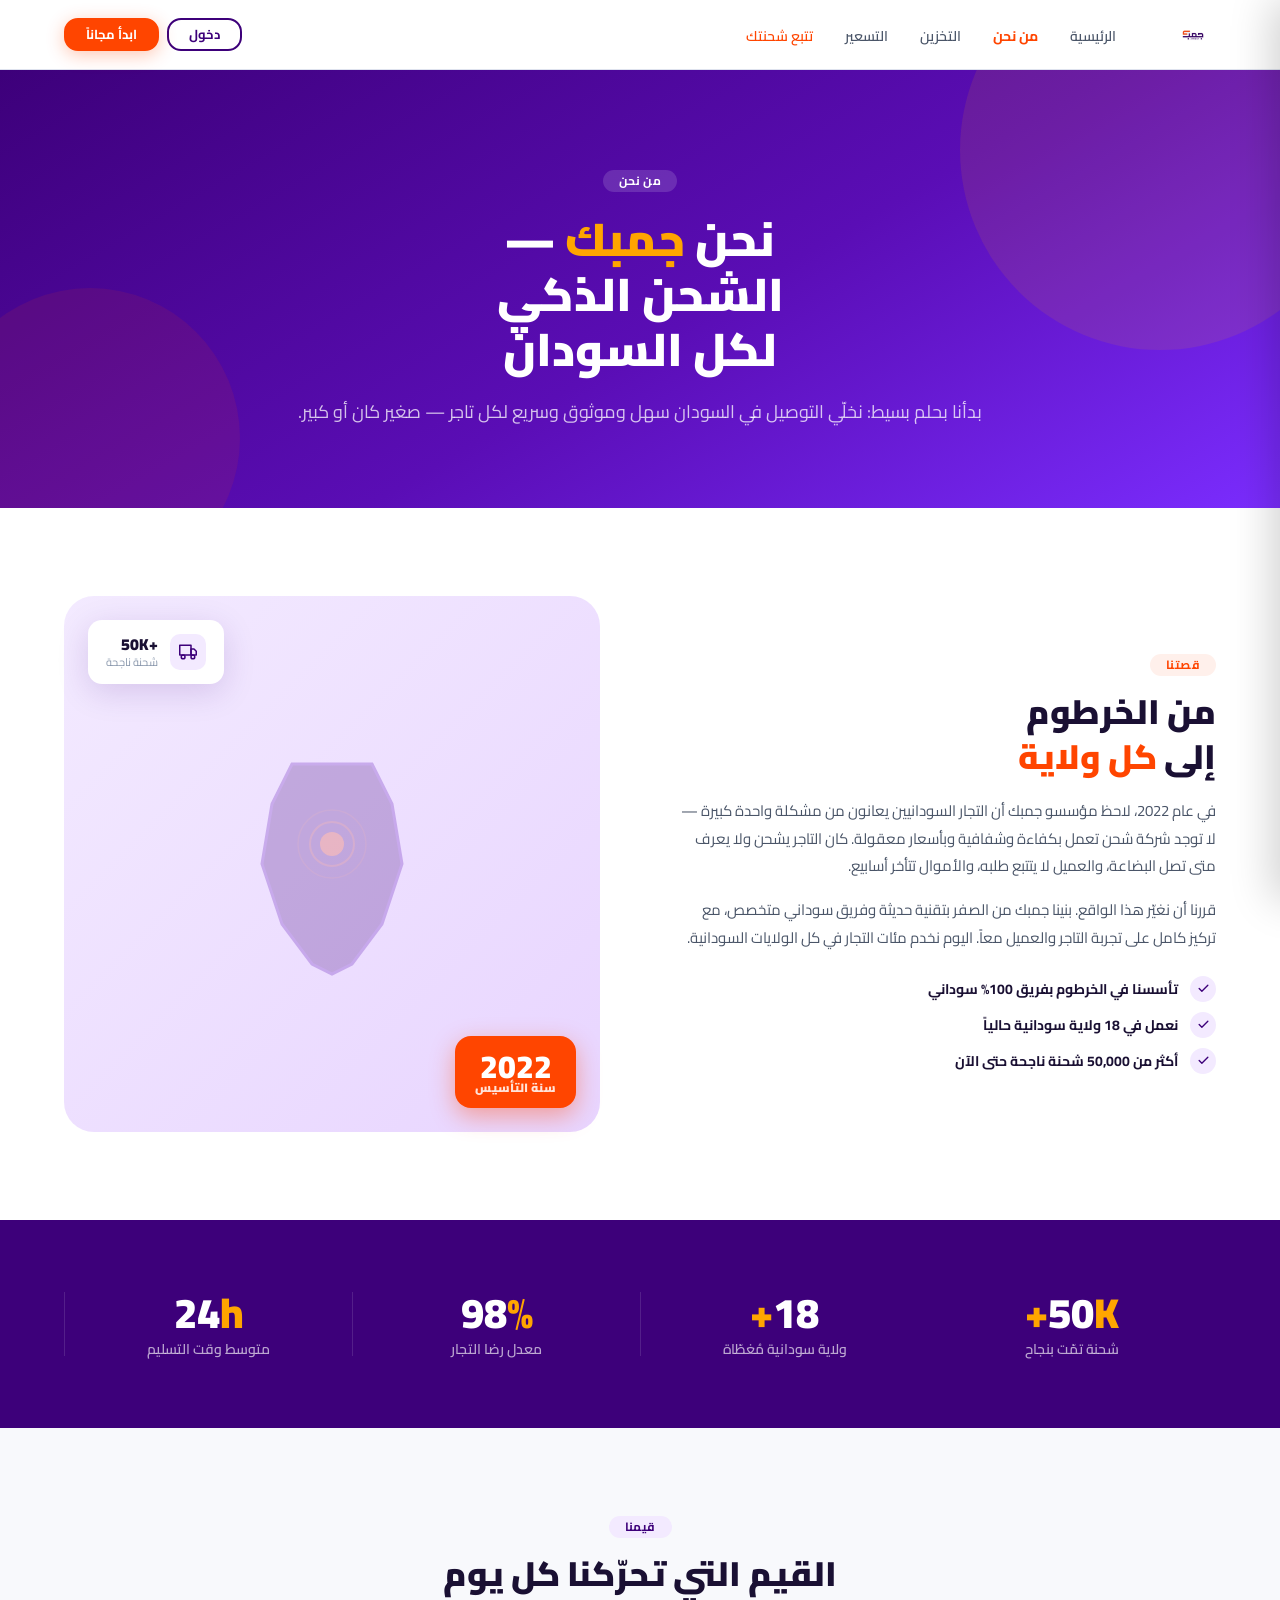
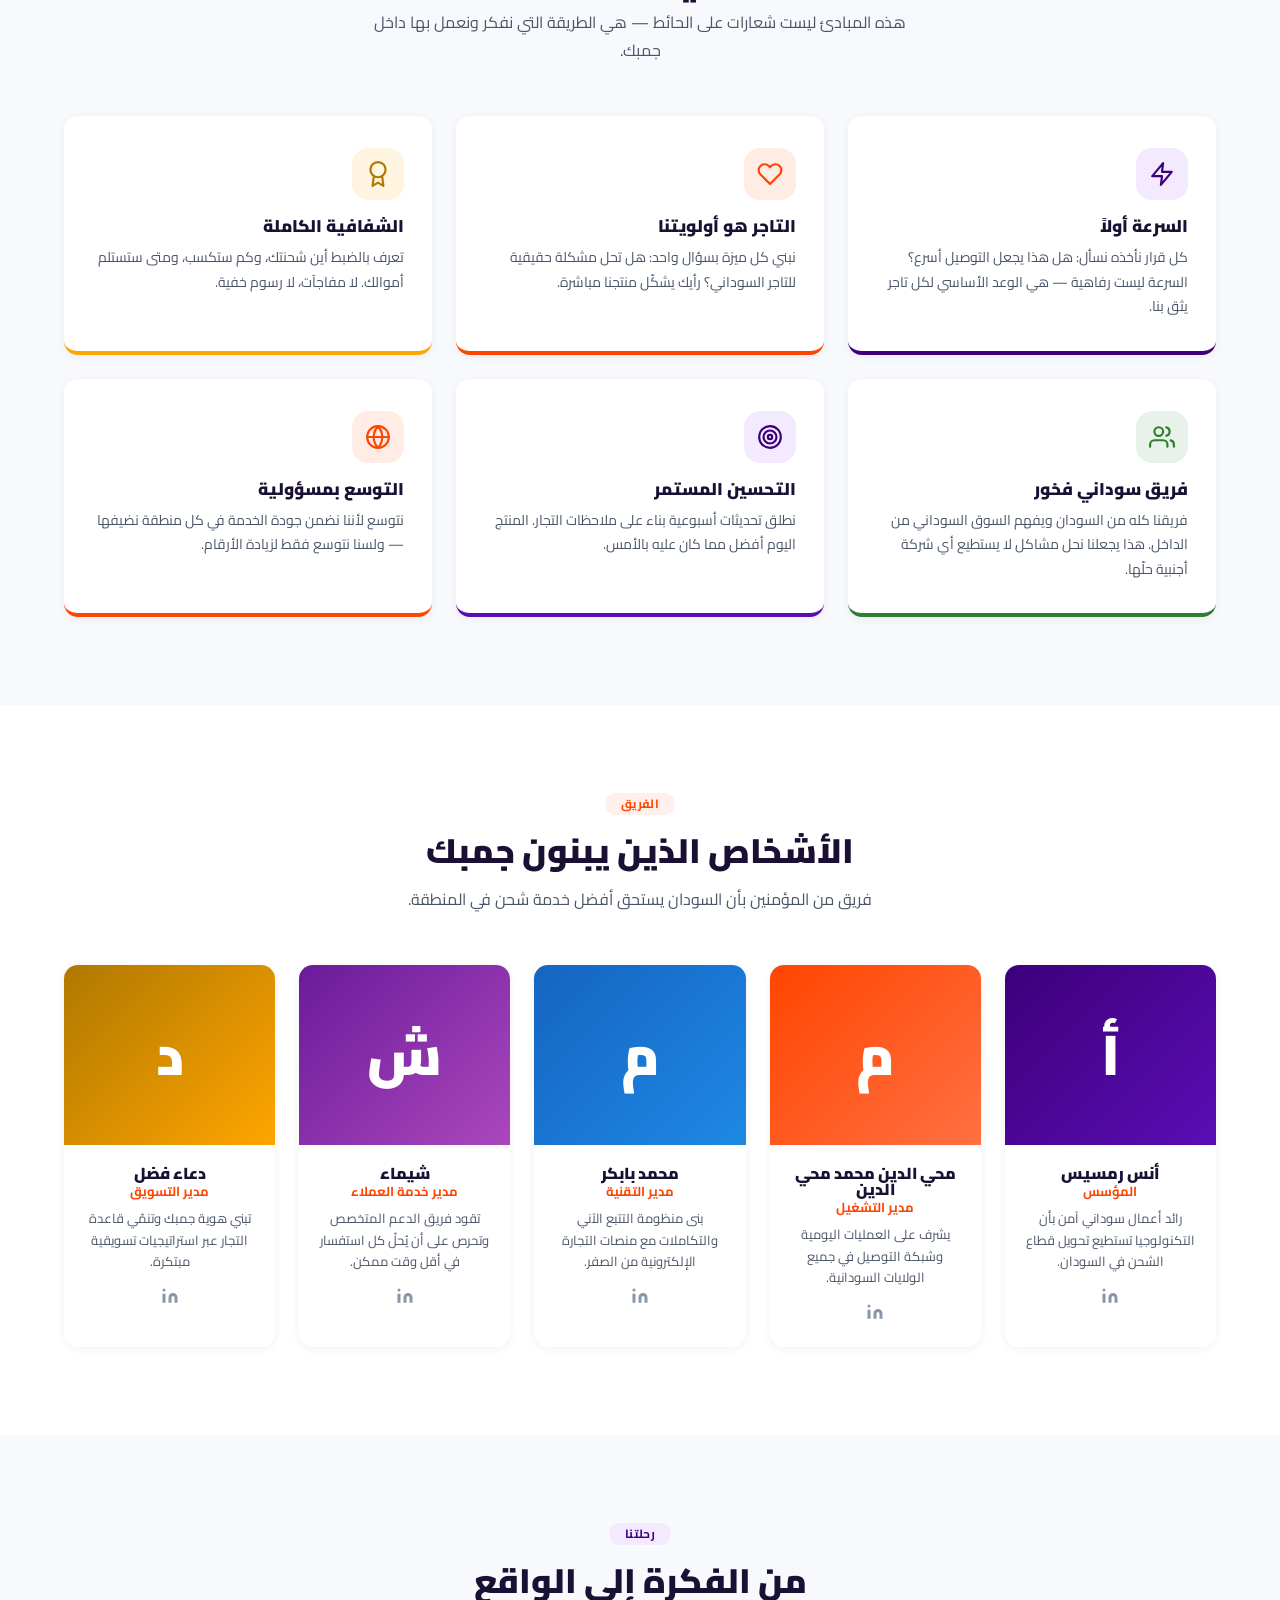
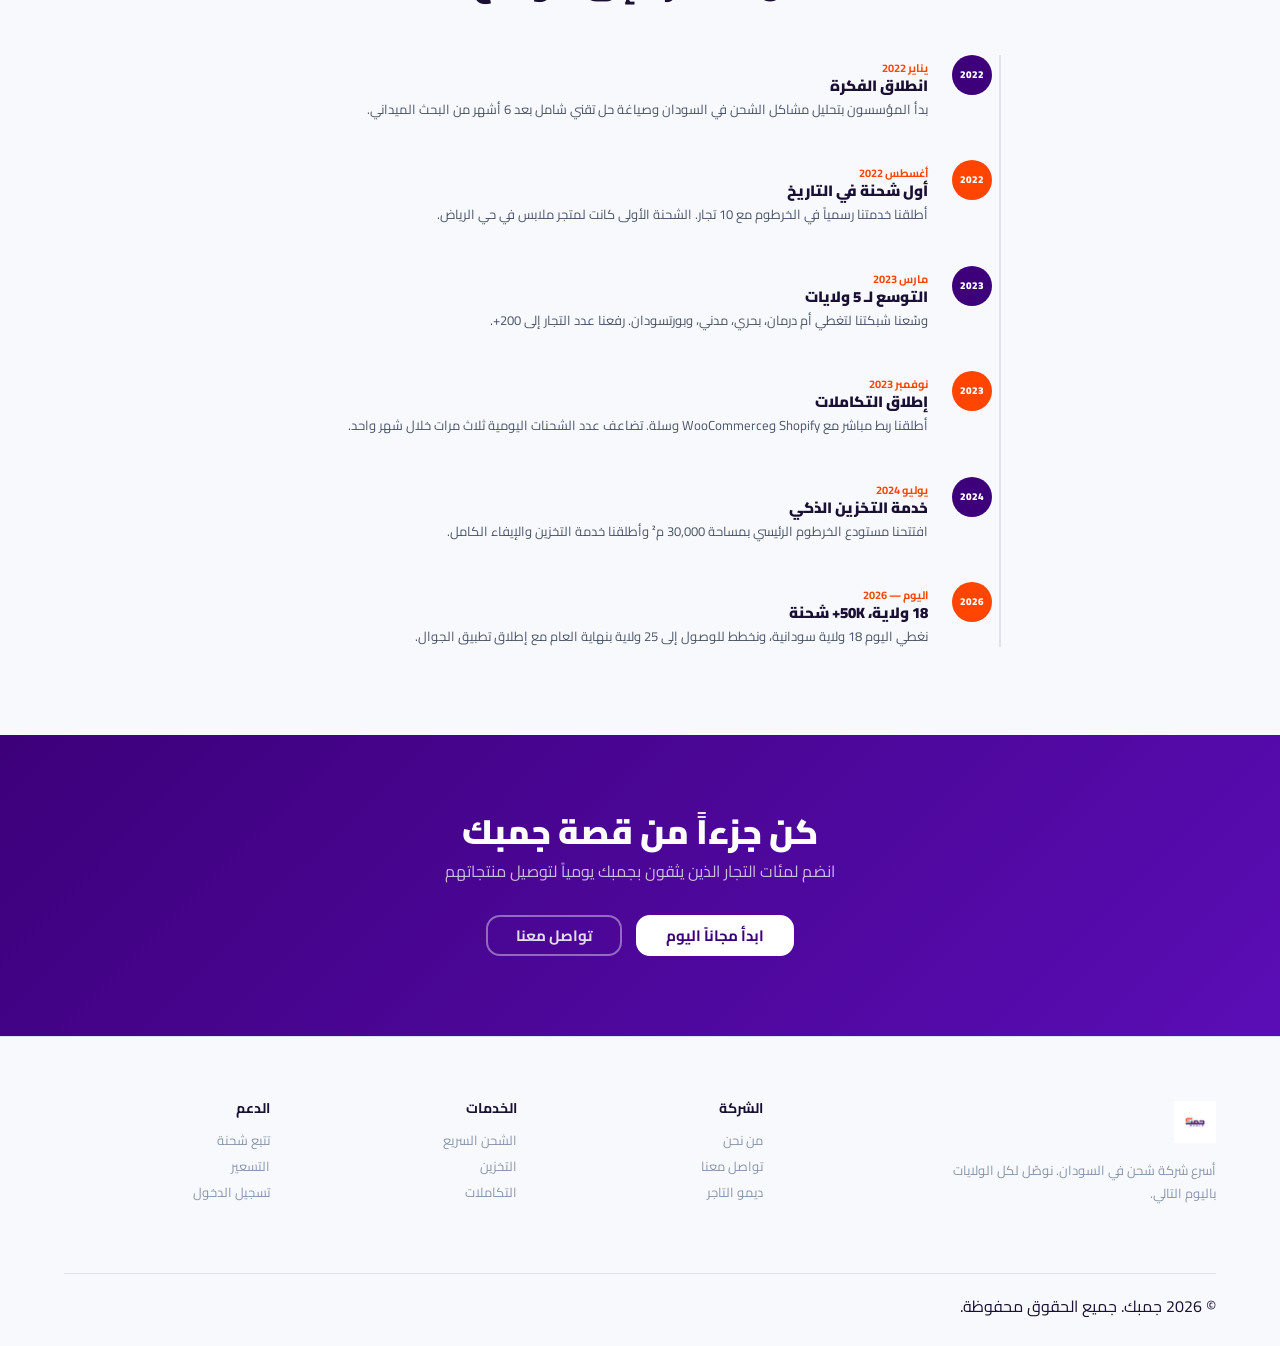
==== commit 6bb20a6e: "✨ Mobile-friendly + real images + real team members - Add hamburger mobile nav (nav.js) to all 13 pa" ====
--- a/about.html
+++ b/about.html
@@ -508,5 +508,6 @@
   </div>
 </footer>
 
+<script src="nav.js"></script>
 </body>
 </html>
--- a/base.css
+++ b/base.css
@@ -242,16 +242,127 @@
 .cta-band p  { font-size: 15px; color: var(--text-mid); }
 .cta-band .trucks-svg { flex-shrink: 0; opacity: .35; }
 
+/* ── HAMBURGER BUTTON ─────────────────────────────────────── */
+.nav-hamburger {
+  display: none;
+  flex-direction: column; justify-content: center; align-items: center;
+  gap: 5px; width: 40px; height: 40px;
+  background: none; border: none; cursor: pointer;
+  margin-right: auto; /* push to far left in RTL */
+  padding: 4px;
+}
+.hb-bar {
+  display: block; width: 22px; height: 2.5px;
+  background: var(--purple); border-radius: 2px;
+  transition: transform .22s ease, opacity .22s ease;
+}
+
+/* ── MOBILE NAV OVERLAY ───────────────────────────────────── */
+.mobile-nav-overlay {
+  position: fixed; top: 0; right: 0;
+  width: min(320px, 88vw); height: 100vh;
+  background: var(--white); z-index: 9999;
+  box-shadow: -8px 0 40px rgba(0,0,0,.18);
+  transform: translateX(100%);
+  transition: transform .3s cubic-bezier(.4,0,.2,1);
+  display: flex; flex-direction: column; overflow-y: auto;
+}
+.mobile-nav-overlay.open { transform: translateX(0); }
+
+.mobile-nav-backdrop {
+  position: fixed; inset: 0; z-index: 9998;
+  background: rgba(0,0,0,.45);
+  opacity: 0; pointer-events: none;
+  transition: opacity .3s ease;
+}
+.mobile-nav-backdrop.open { opacity: 1; pointer-events: auto; }
+
+.mno-header {
+  display: flex; align-items: center; justify-content: space-between;
+  padding: 18px 20px; border-bottom: 1px solid var(--gray-mid);
+  flex-shrink: 0;
+}
+.mno-close {
+  background: var(--gray); border: none; width: 34px; height: 34px;
+  border-radius: 50%; font-size: 16px; cursor: pointer;
+  display: flex; align-items: center; justify-content: center;
+  color: var(--text-mid); transition: background var(--transition);
+}
+.mno-close:hover { background: var(--orange); color: var(--white); }
+
+.mno-links {
+  flex: 1; padding: 16px 0;
+  list-style: none;
+}
+.mno-links > li > a,
+.mno-group-label {
+  display: block; padding: 12px 24px;
+  font-size: 16px; font-weight: 700; color: var(--text);
+  transition: color var(--transition), background var(--transition);
+  border-right: 3px solid transparent;
+}
+.mno-links > li > a:hover,
+.mno-links > li > a.active {
+  color: var(--purple); background: var(--purple-light);
+  border-right-color: var(--purple);
+}
+.mno-group-label {
+  color: var(--text-light); font-size: 13px; font-weight: 800;
+  text-transform: uppercase; letter-spacing: .5px;
+  padding-top: 16px; cursor: default;
+}
+.mno-sub { list-style: none; }
+.mno-sub li a {
+  display: block; padding: 10px 36px;
+  font-size: 14px; font-weight: 600; color: var(--text-mid);
+  transition: color var(--transition);
+}
+.mno-sub li a:hover { color: var(--orange); }
+
+.mno-actions {
+  padding: 16px 20px 28px;
+  border-top: 1px solid var(--gray-mid);
+  display: flex; flex-direction: column; gap: 10px;
+}
+.mno-actions a {
+  display: block; text-align: center;
+  padding: 12px 20px; border-radius: var(--radius-md);
+  font-size: 15px; font-weight: 700;
+}
+.mno-actions a.btn-primary { background: var(--orange); color: var(--white); }
+.mno-actions a.btn-ghost,
+.mno-actions a:not(.btn-primary) {
+  background: var(--purple-light); color: var(--purple);
+}
+
 /* ── RESPONSIVE ───────────────────────────────────────────── */
 @media (max-width: 1024px) {
   .section { padding: 60px 28px; }
-  .nav { padding: 0 28px; }
+  .nav { padding: 0 28px; gap: 24px; }
   .site-footer { padding: 48px 28px 24px; }
   .cta-band { margin: 0 28px 60px; padding: 40px 32px; flex-direction: column; text-align: center; }
   .footer-grid { grid-template-columns: 1fr 1fr; }
 }
-@media (max-width: 640px) {
-  .nav-links { display: none; }
+@media (max-width: 768px) {
+  .nav-hamburger { display: flex; }
+  .nav-links, .nav-actions { display: none; }
+  .nav { padding: 0 20px; gap: 0; }
   .section { padding: 48px 20px; }
+  .sec-title { font-size: 26px; }
+  .sec-sub { font-size: 14px; }
+  .stat-num { font-size: 36px; }
+  .btn-lg { padding: 13px 28px; font-size: 15px; }
+  .cta-band { margin: 0 20px 48px; padding: 32px 24px; }
+  .cta-band h2 { font-size: 22px; }
+  .footer-grid { grid-template-columns: 1fr 1fr; }
+  .footer-bottom { flex-direction: column; gap: 12px; text-align: center; }
+  .t-display { font-size: 30px; }
+  .t-h1      { font-size: 26px; }
+  .t-h2      { font-size: 22px; }
+}
+@media (max-width: 480px) {
+  .section { padding: 40px 16px; }
+  .sec-title { font-size: 22px; }
   .footer-grid { grid-template-columns: 1fr; }
-}
+  .t-display { font-size: 26px; }
+}
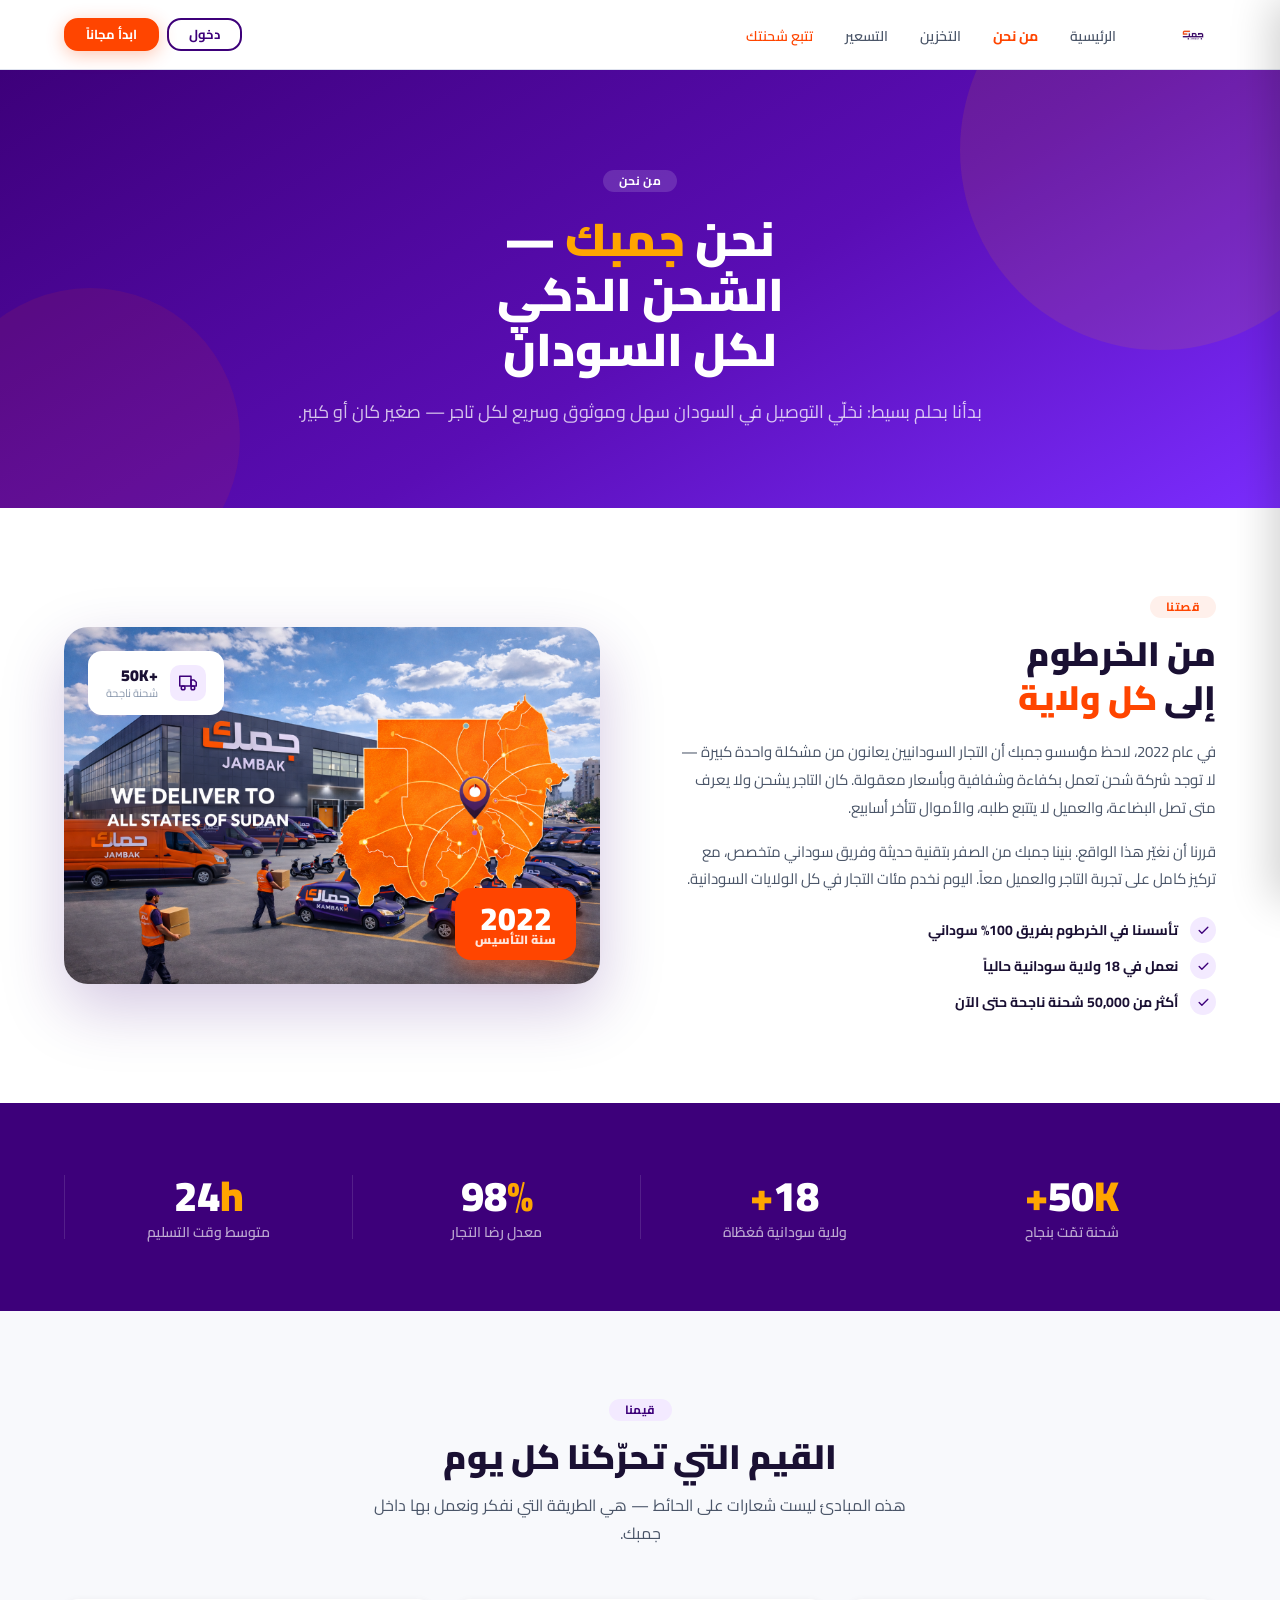
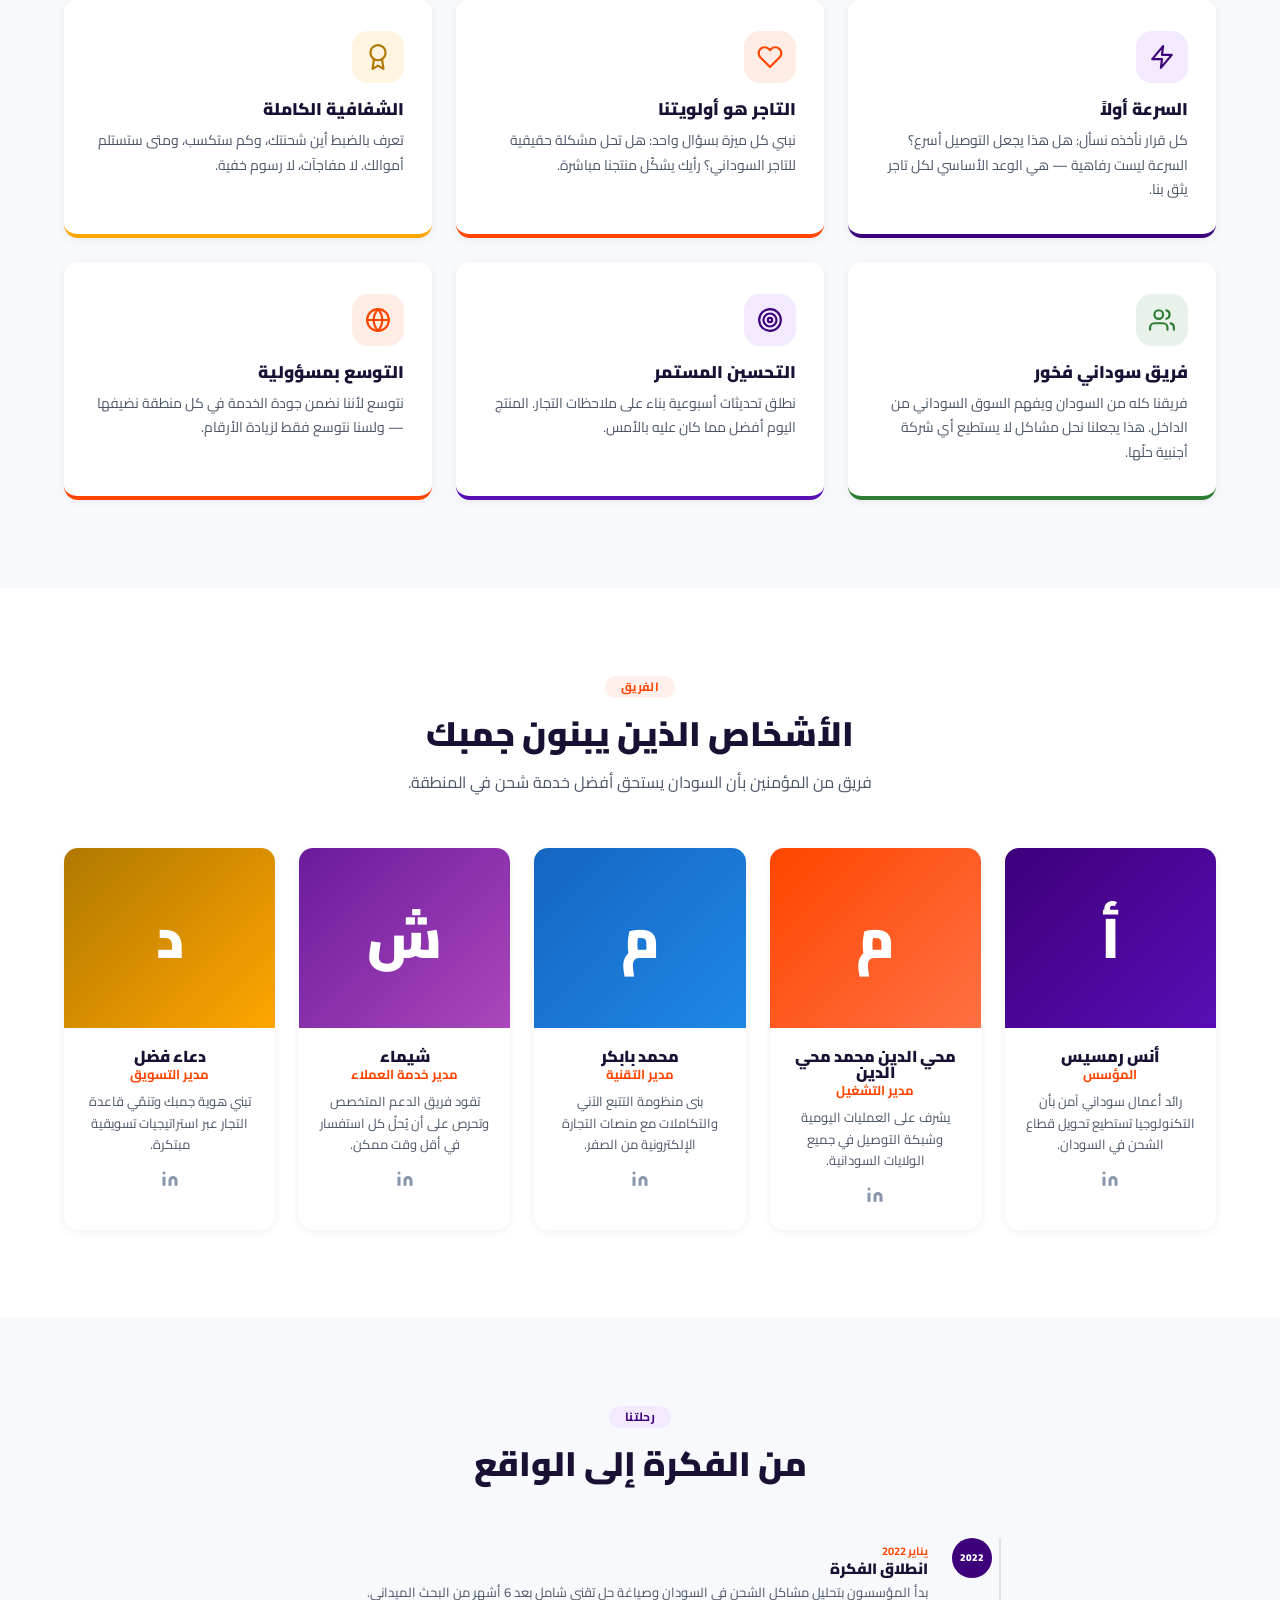
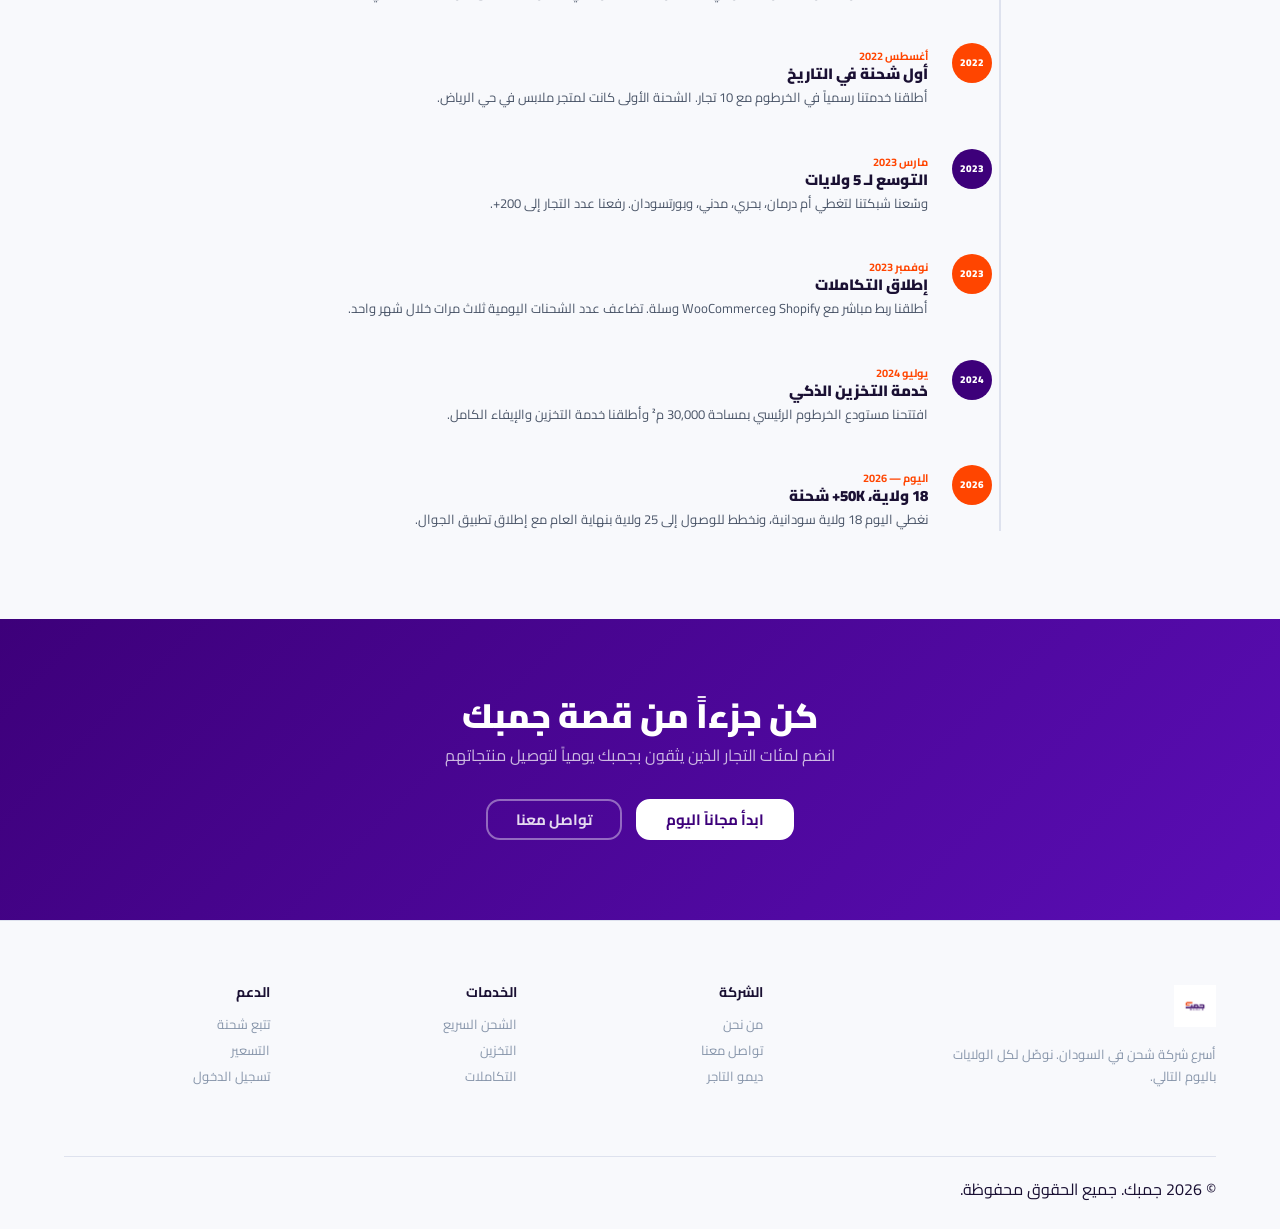
==== commit b90baf4a: "Add hero-map photo to about.html story section Co-Authored-By: Claude Sonnet 4.6 <noreply@anthropic." ====
--- a/about.html
+++ b/about.html
@@ -61,14 +61,11 @@
     /* Story visual */
     .story-visual { position:relative; }
     .story-img-frame {
-      width:100%; padding-bottom:100%; border-radius:30px;
-      background:linear-gradient(135deg,var(--purple-light) 0%,#e8d5ff 100%);
-      position:relative; overflow:hidden;
-    }
-    .story-img-frame .si-inner {
-      position:absolute; inset:0;
-      display:flex; align-items:center; justify-content:center;
-    }
+      width:100%; border-radius:24px; overflow:hidden;
+      box-shadow:0 24px 64px rgba(61,0,122,.22);
+      position:relative;
+    }
+    .story-img-frame img { width:100%; height:auto; display:block; }
     /* year badge */
     .year-badge {
       position:absolute; bottom:24px; right:24px;
@@ -250,15 +247,7 @@
   </div>
   <div class="story-visual">
     <div class="story-img-frame">
-      <div class="si-inner">
-        <!-- Sudan map simplified SVG -->
-        <svg viewBox="0 0 200 240" width="200" opacity=".25" xmlns="http://www.w3.org/2000/svg">
-          <path d="M60,20 L140,20 L160,60 L170,120 L150,180 L120,220 L100,230 L80,220 L50,180 L30,120 L40,60 Z" fill="#3D007A" stroke="#5a0db5" stroke-width="3"/>
-          <circle cx="100" cy="100" r="12" fill="#FF4500" opacity=".8"/>
-          <circle cx="100" cy="100" r="22" fill="none" stroke="#FF4500" stroke-width="2" opacity=".4"/>
-          <circle cx="100" cy="100" r="34" fill="none" stroke="#FF4500" stroke-width="1.5" opacity=".2"/>
-        </svg>
-      </div>
+      <img src="hero-map.png" alt="جمبك - نوصّل لكل ولايات السودان"/>
     </div>
     <div class="year-badge">
       <div class="yb-big">2022</div>
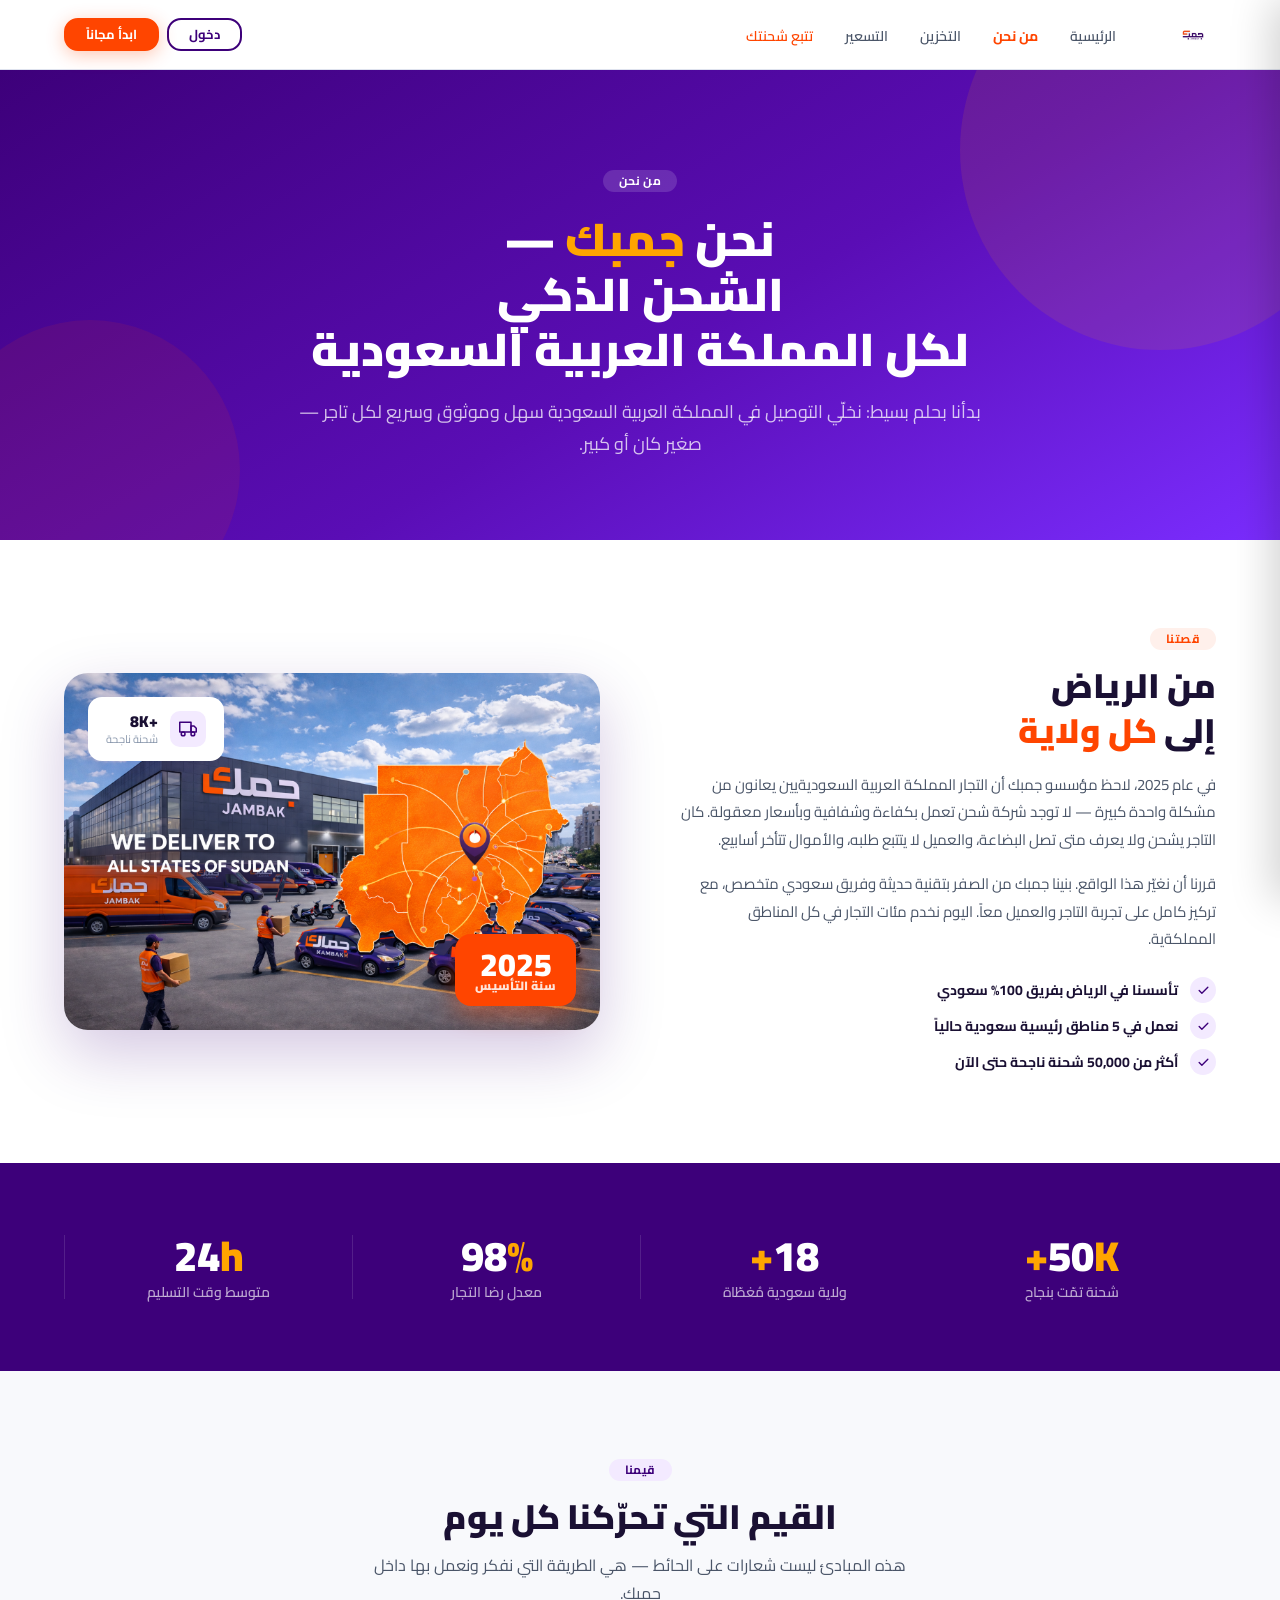
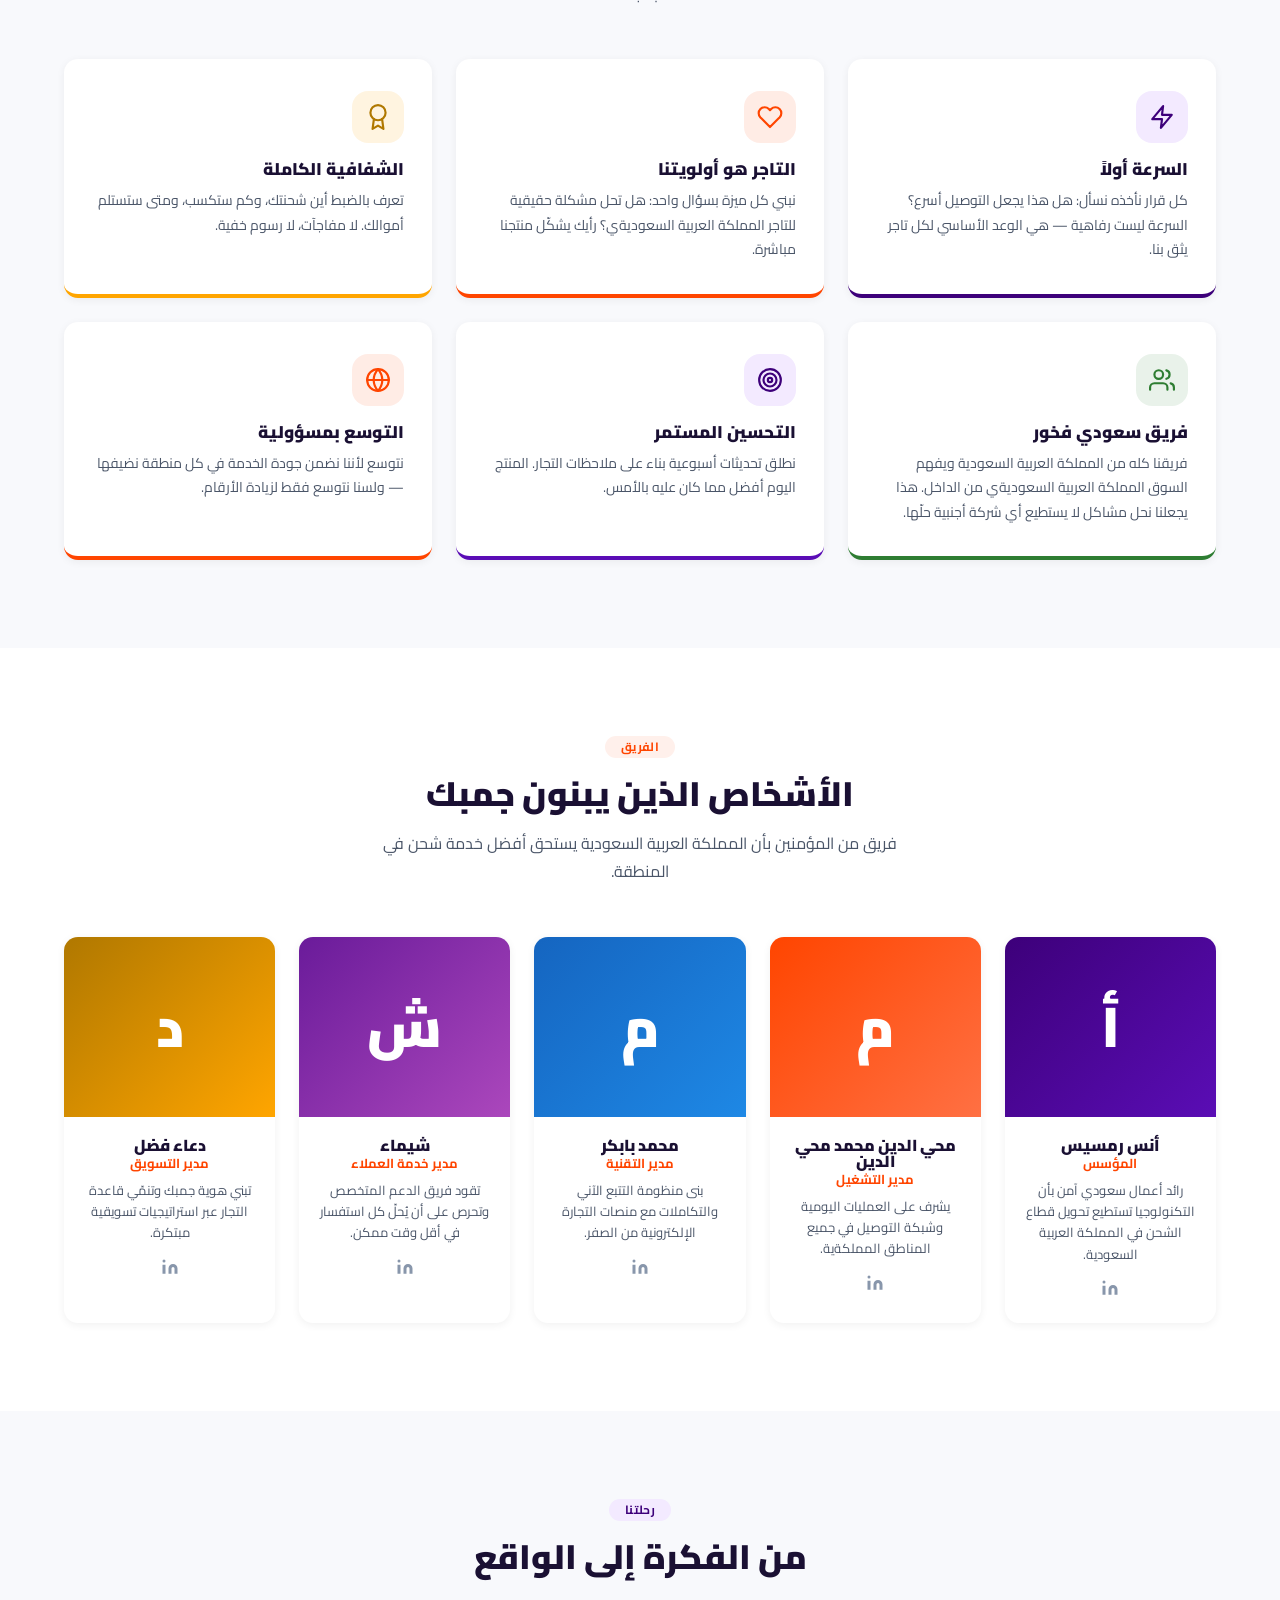
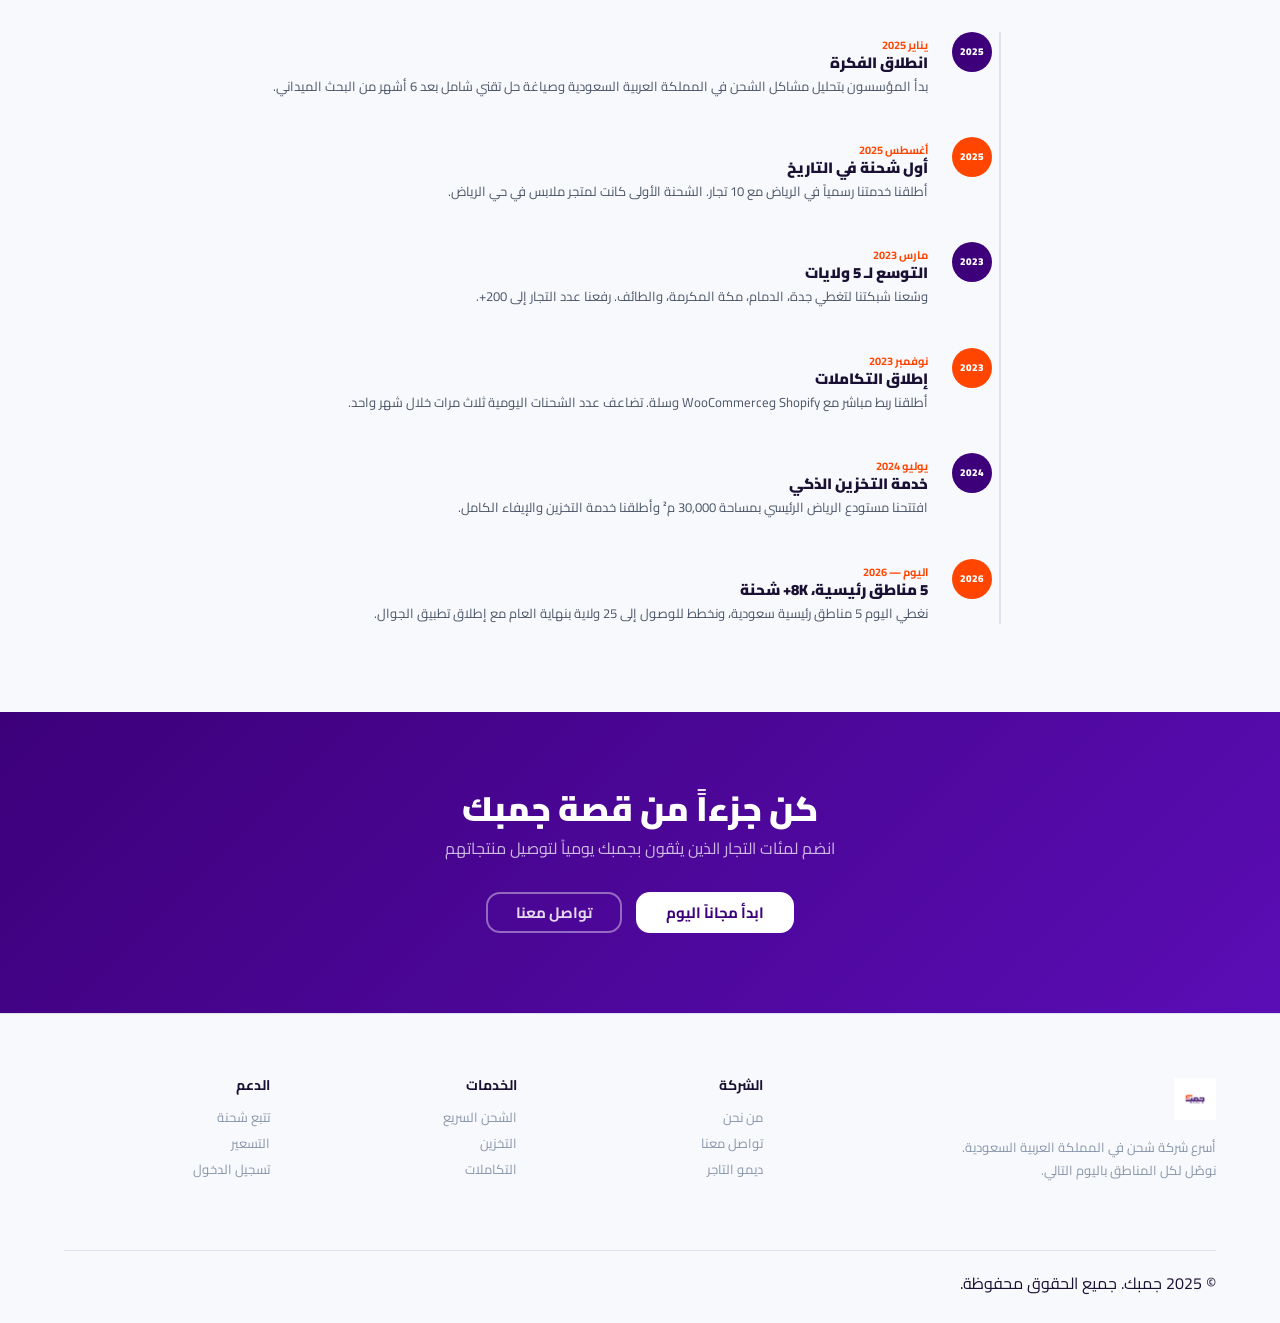
==== commit c99afc2d: "🇸🇦 KSA branch — Jambak Saudi Arabia Adapt all 14 pages for Saudi Arabia market: - Country: Sudan → S" ====
--- a/about.html
+++ b/about.html
@@ -218,8 +218,8 @@
 <div class="about-hero">
   <div class="about-hero-inner">
     <div class="sec-tag white" style="margin-bottom:20px">من نحن</div>
-    <h1>نحن <span>جمبك</span> —<br/>الشحن الذكي<br/>لكل السودان</h1>
-    <p>بدأنا بحلم بسيط: نخلّي التوصيل في السودان سهل وموثوق وسريع لكل تاجر — صغير كان أو كبير.</p>
+    <h1>نحن <span>جمبك</span> —<br/>الشحن الذكي<br/>لكل المملكة العربية السعودية</h1>
+    <p>بدأنا بحلم بسيط: نخلّي التوصيل في المملكة العربية السعودية سهل وموثوق وسريع لكل تاجر — صغير كان أو كبير.</p>
   </div>
 </div>
 
@@ -227,17 +227,17 @@
 <div class="story-section">
   <div class="story-text">
     <div class="sec-tag orange">قصتنا</div>
-    <h2>من الخرطوم<br/>إلى <span>كل ولاية</span></h2>
-    <p>في عام 2022، لاحظ مؤسسو جمبك أن التجار السودانيين يعانون من مشكلة واحدة كبيرة — لا توجد شركة شحن تعمل بكفاءة وشفافية وبأسعار معقولة. كان التاجر يشحن ولا يعرف متى تصل البضاعة، والعميل لا يتتبع طلبه، والأموال تتأخر أسابيع.</p>
-    <p>قررنا أن نغيّر هذا الواقع. بنينا جمبك من الصفر بتقنية حديثة وفريق سوداني متخصص، مع تركيز كامل على تجربة التاجر والعميل معاً. اليوم نخدم مئات التجار في كل الولايات السودانية.</p>
+    <h2>من الرياض<br/>إلى <span>كل ولاية</span></h2>
+    <p>في عام 2025، لاحظ مؤسسو جمبك أن التجار المملكة العربية السعوديةيين يعانون من مشكلة واحدة كبيرة — لا توجد شركة شحن تعمل بكفاءة وشفافية وبأسعار معقولة. كان التاجر يشحن ولا يعرف متى تصل البضاعة، والعميل لا يتتبع طلبه، والأموال تتأخر أسابيع.</p>
+    <p>قررنا أن نغيّر هذا الواقع. بنينا جمبك من الصفر بتقنية حديثة وفريق سعودي متخصص، مع تركيز كامل على تجربة التاجر والعميل معاً. اليوم نخدم مئات التجار في كل المناطق المملكةية.</p>
     <div class="story-checks">
       <div class="story-check">
         <div class="dot"><svg><use href="#ic-check"/></svg></div>
-        تأسسنا في الخرطوم بفريق 100% سوداني
+        تأسسنا في الرياض بفريق 100% سعودي
       </div>
       <div class="story-check">
         <div class="dot"><svg><use href="#ic-check"/></svg></div>
-        نعمل في 18 ولاية سودانية حالياً
+        نعمل في 5 مناطق رئيسية سعودية حالياً
       </div>
       <div class="story-check">
         <div class="dot"><svg><use href="#ic-check"/></svg></div>
@@ -247,10 +247,10 @@
   </div>
   <div class="story-visual">
     <div class="story-img-frame">
-      <img src="hero-map.png" alt="جمبك - نوصّل لكل ولايات السودان"/>
+      <img src="hero-map.png" alt="جمبك - نوصّل لكل مناطق المملكة"/>
     </div>
     <div class="year-badge">
-      <div class="yb-big">2022</div>
+      <div class="yb-big">2025</div>
       <div class="yb-small">سنة التأسيس</div>
     </div>
     <div class="float-card">
@@ -258,7 +258,7 @@
         <svg style="width:18px;height:18px;color:var(--purple)"><use href="#ic-truck"/></svg>
       </div>
       <div>
-        <strong>+50K</strong>
+        <strong>+8K</strong>
         <span>شحنة ناجحة</span>
       </div>
     </div>
@@ -273,7 +273,7 @@
   </div>
   <div class="about-stat">
     <div class="as-val">18<span>+</span></div>
-    <div class="as-lbl">ولاية سودانية مُغطّاة</div>
+    <div class="as-lbl">ولاية سعودية مُغطّاة</div>
   </div>
   <div class="about-stat">
     <div class="as-val">98<span>%</span></div>
@@ -301,7 +301,7 @@
     <div class="value-card v2">
       <div class="val-icon orange"><svg><use href="#ic-heart"/></svg></div>
       <h3>التاجر هو أولويتنا</h3>
-      <p>نبني كل ميزة بسؤال واحد: هل تحل مشكلة حقيقية للتاجر السوداني؟ رأيك يشكّل منتجنا مباشرة.</p>
+      <p>نبني كل ميزة بسؤال واحد: هل تحل مشكلة حقيقية للتاجر المملكة العربية السعوديةي؟ رأيك يشكّل منتجنا مباشرة.</p>
     </div>
     <div class="value-card v3">
       <div class="val-icon yellow"><svg><use href="#ic-award"/></svg></div>
@@ -310,8 +310,8 @@
     </div>
     <div class="value-card v4">
       <div class="val-icon green"><svg><use href="#ic-users"/></svg></div>
-      <h3>فريق سوداني فخور</h3>
-      <p>فريقنا كله من السودان ويفهم السوق السوداني من الداخل. هذا يجعلنا نحل مشاكل لا يستطيع أي شركة أجنبية حلّها.</p>
+      <h3>فريق سعودي فخور</h3>
+      <p>فريقنا كله من المملكة العربية السعودية ويفهم السوق المملكة العربية السعوديةي من الداخل. هذا يجعلنا نحل مشاكل لا يستطيع أي شركة أجنبية حلّها.</p>
     </div>
     <div class="value-card v5">
       <div class="val-icon purple"><svg><use href="#ic-target"/></svg></div>
@@ -331,7 +331,7 @@
   <div class="sec-header center">
     <div class="sec-tag orange">الفريق</div>
     <h2 class="sec-title">الأشخاص الذين يبنون جمبك</h2>
-    <p class="sec-sub">فريق من المؤمنين بأن السودان يستحق أفضل خدمة شحن في المنطقة.</p>
+    <p class="sec-sub">فريق من المؤمنين بأن المملكة العربية السعودية يستحق أفضل خدمة شحن في المنطقة.</p>
   </div>
   <div class="team-grid">
     <div class="team-card">
@@ -339,7 +339,7 @@
       <div class="team-body">
         <h4>أنس رمسيس</h4>
         <div class="role">المؤسس</div>
-        <p>رائد أعمال سوداني آمن بأن التكنولوجيا تستطيع تحويل قطاع الشحن في السودان.</p>
+        <p>رائد أعمال سعودي آمن بأن التكنولوجيا تستطيع تحويل قطاع الشحن في المملكة العربية السعودية.</p>
         <div class="team-social">
           <a href="#"><svg><use href="#ic-linkedin"/></svg></a>
         </div>
@@ -350,7 +350,7 @@
       <div class="team-body">
         <h4>محي الدين محمد محي الدين</h4>
         <div class="role">مدير التشغيل</div>
-        <p>يشرف على العمليات اليومية وشبكة التوصيل في جميع الولايات السودانية.</p>
+        <p>يشرف على العمليات اليومية وشبكة التوصيل في جميع المناطق المملكةية.</p>
         <div class="team-social">
           <a href="#"><svg><use href="#ic-linkedin"/></svg></a>
         </div>
@@ -400,19 +400,19 @@
   </div>
   <div class="timeline">
     <div class="tl-event">
-      <div class="tl-year" style="font-size:10px">2022</div>
+      <div class="tl-year" style="font-size:10px">2025</div>
       <div class="tl-info">
-        <div class="tl-date">يناير 2022</div>
+        <div class="tl-date">يناير 2025</div>
         <h4>انطلاق الفكرة</h4>
-        <p>بدأ المؤسسون بتحليل مشاكل الشحن في السودان وصياغة حل تقني شامل بعد 6 أشهر من البحث الميداني.</p>
+        <p>بدأ المؤسسون بتحليل مشاكل الشحن في المملكة العربية السعودية وصياغة حل تقني شامل بعد 6 أشهر من البحث الميداني.</p>
       </div>
     </div>
     <div class="tl-event">
-      <div class="tl-year" style="font-size:10px">2022</div>
+      <div class="tl-year" style="font-size:10px">2025</div>
       <div class="tl-info">
-        <div class="tl-date">أغسطس 2022</div>
+        <div class="tl-date">أغسطس 2025</div>
         <h4>أول شحنة في التاريخ</h4>
-        <p>أطلقنا خدمتنا رسمياً في الخرطوم مع 10 تجار. الشحنة الأولى كانت لمتجر ملابس في حي الرياض.</p>
+        <p>أطلقنا خدمتنا رسمياً في الرياض مع 10 تجار. الشحنة الأولى كانت لمتجر ملابس في حي الرياض.</p>
       </div>
     </div>
     <div class="tl-event">
@@ -420,7 +420,7 @@
       <div class="tl-info">
         <div class="tl-date">مارس 2023</div>
         <h4>التوسع لـ 5 ولايات</h4>
-        <p>وسّعنا شبكتنا لتغطي أم درمان، بحري، مدني، وبورتسودان. رفعنا عدد التجار إلى 200+.</p>
+        <p>وسّعنا شبكتنا لتغطي جدة، الدمام، مكة المكرمة، والطائف. رفعنا عدد التجار إلى 200+.</p>
       </div>
     </div>
     <div class="tl-event">
@@ -436,15 +436,15 @@
       <div class="tl-info">
         <div class="tl-date">يوليو 2024</div>
         <h4>خدمة التخزين الذكي</h4>
-        <p>افتتحنا مستودع الخرطوم الرئيسي بمساحة 30,000 م² وأطلقنا خدمة التخزين والإيفاء الكامل.</p>
+        <p>افتتحنا مستودع الرياض الرئيسي بمساحة 30,000 م² وأطلقنا خدمة التخزين والإيفاء الكامل.</p>
       </div>
     </div>
     <div class="tl-event">
       <div class="tl-year" style="font-size:10px">2026</div>
       <div class="tl-info">
         <div class="tl-date">اليوم — 2026</div>
-        <h4>18 ولاية، 50K+ شحنة</h4>
-        <p>نغطي اليوم 18 ولاية سودانية، ونخطط للوصول إلى 25 ولاية بنهاية العام مع إطلاق تطبيق الجوال.</p>
+        <h4>5 مناطق رئيسية، 8K+ شحنة</h4>
+        <p>نغطي اليوم 5 مناطق رئيسية سعودية، ونخطط للوصول إلى 25 ولاية بنهاية العام مع إطلاق تطبيق الجوال.</p>
       </div>
     </div>
   </div>
@@ -465,7 +465,7 @@
   <div class="footer-grid">
     <div class="footer-brand">
       <img src="جمبك.jpg" alt="جمبك" class="footer-logo"/>
-      <p>أسرع شركة شحن في السودان. نوصّل لكل الولايات باليوم التالي.</p>
+      <p>أسرع شركة شحن في المملكة العربية السعودية. نوصّل لكل المناطق باليوم التالي.</p>
     </div>
     <div class="footer-col">
       <h4>الشركة</h4>
@@ -493,7 +493,7 @@
     </div>
   </div>
   <div class="footer-bottom">
-    <span>© 2026 جمبك. جميع الحقوق محفوظة.</span>
+    <span>© 2025 جمبك. جميع الحقوق محفوظة.</span>
   </div>
 </footer>
 
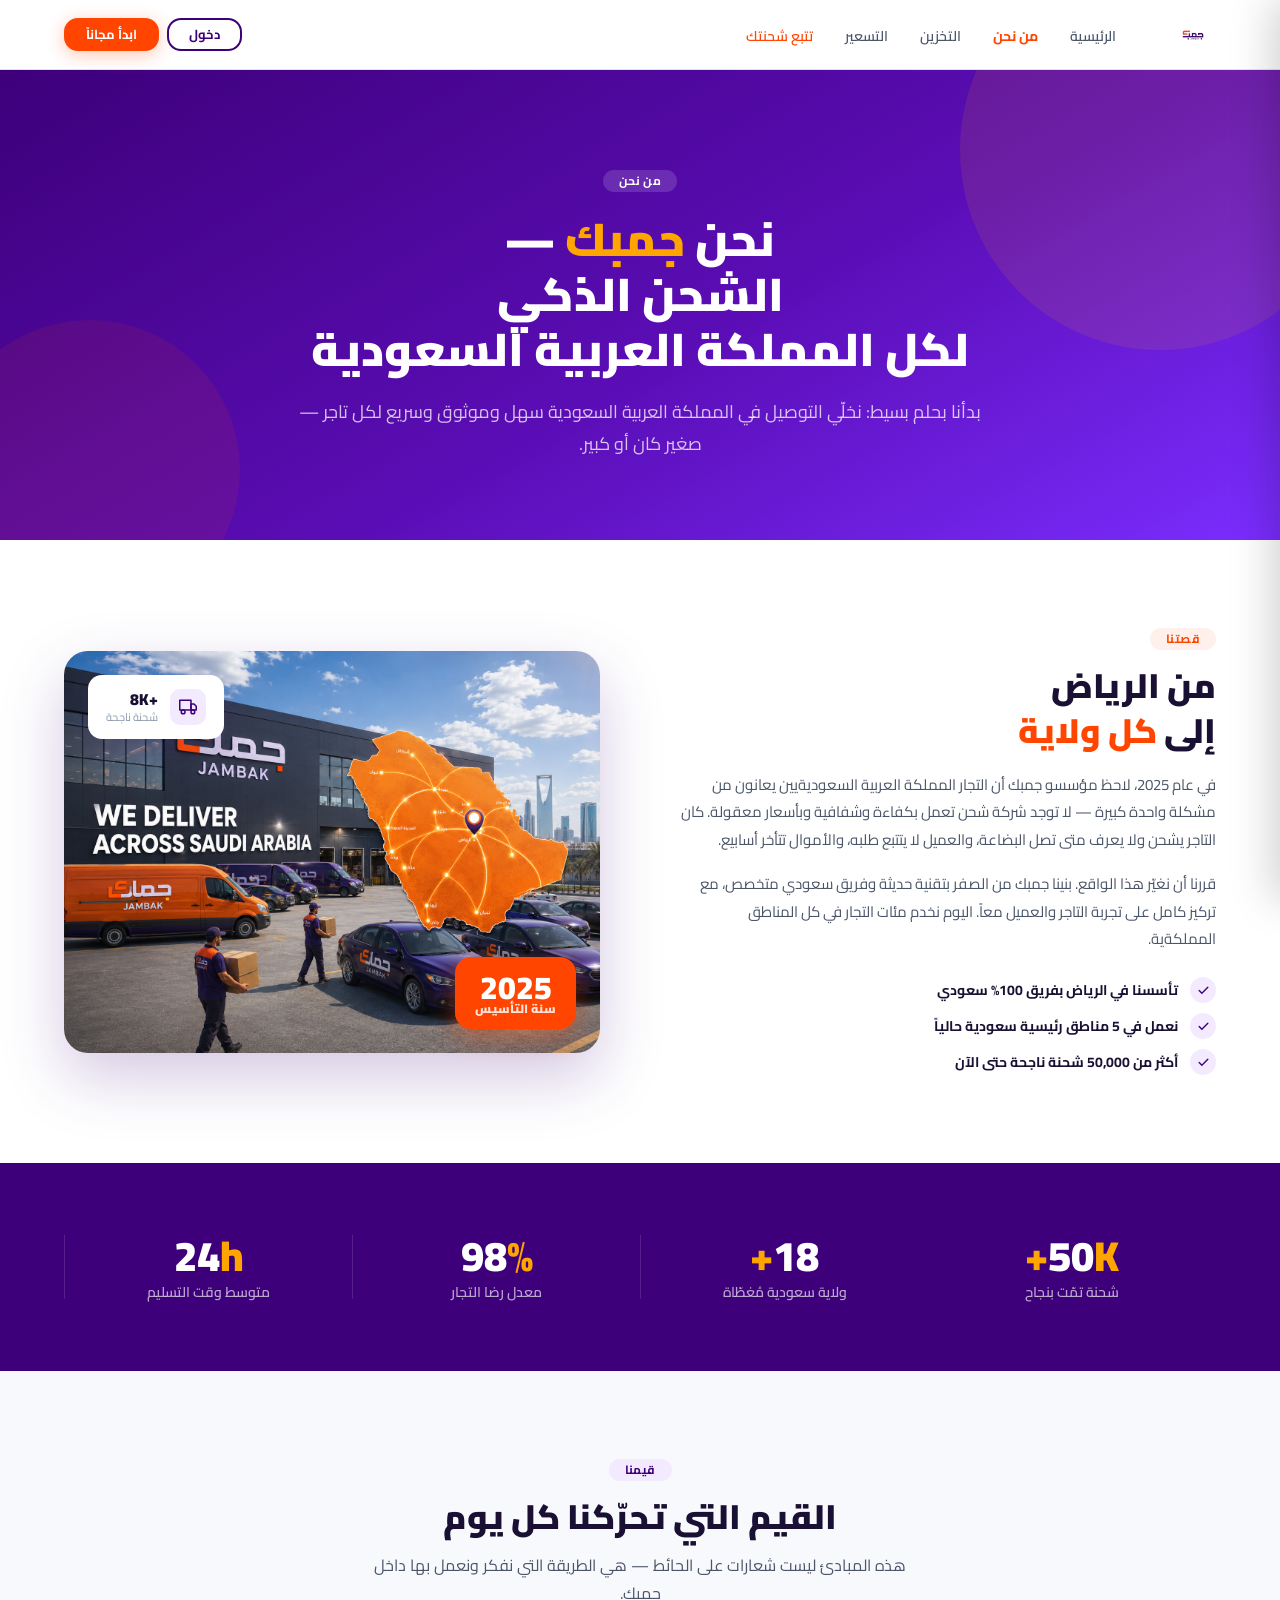
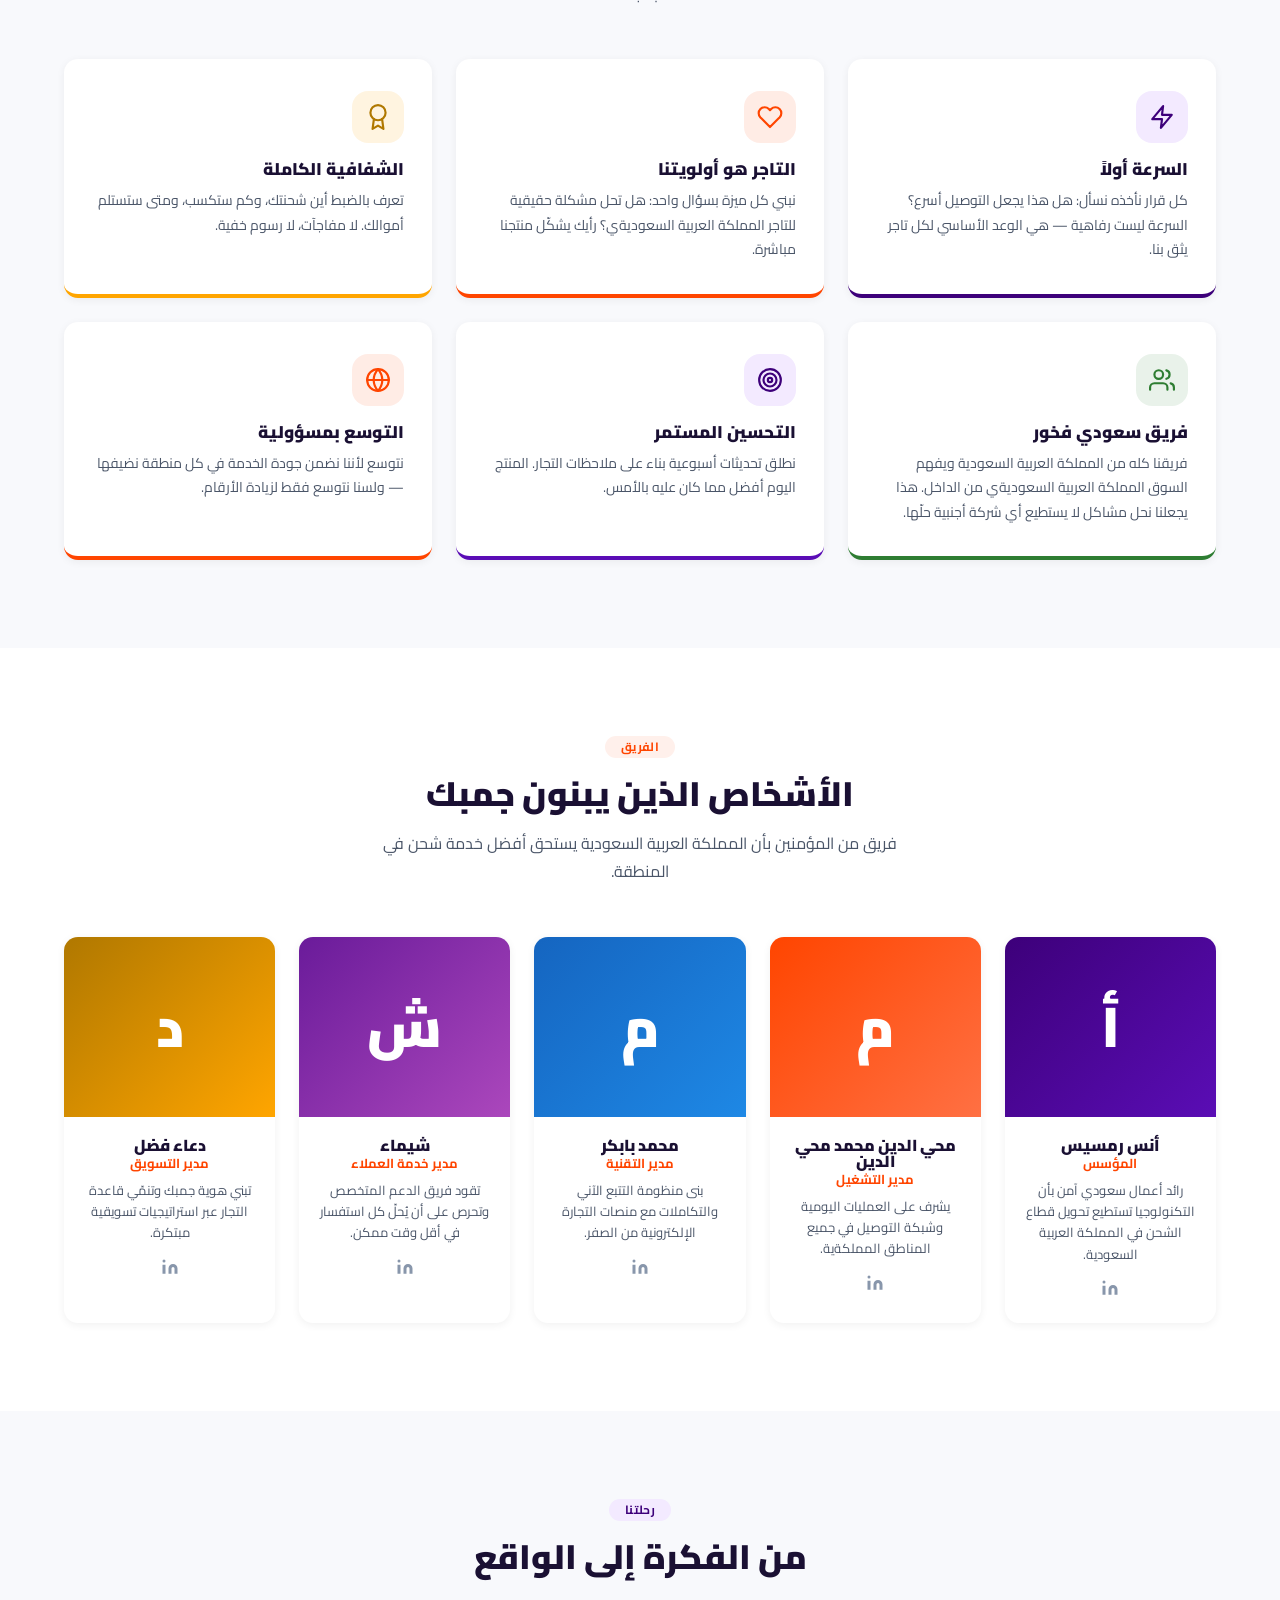
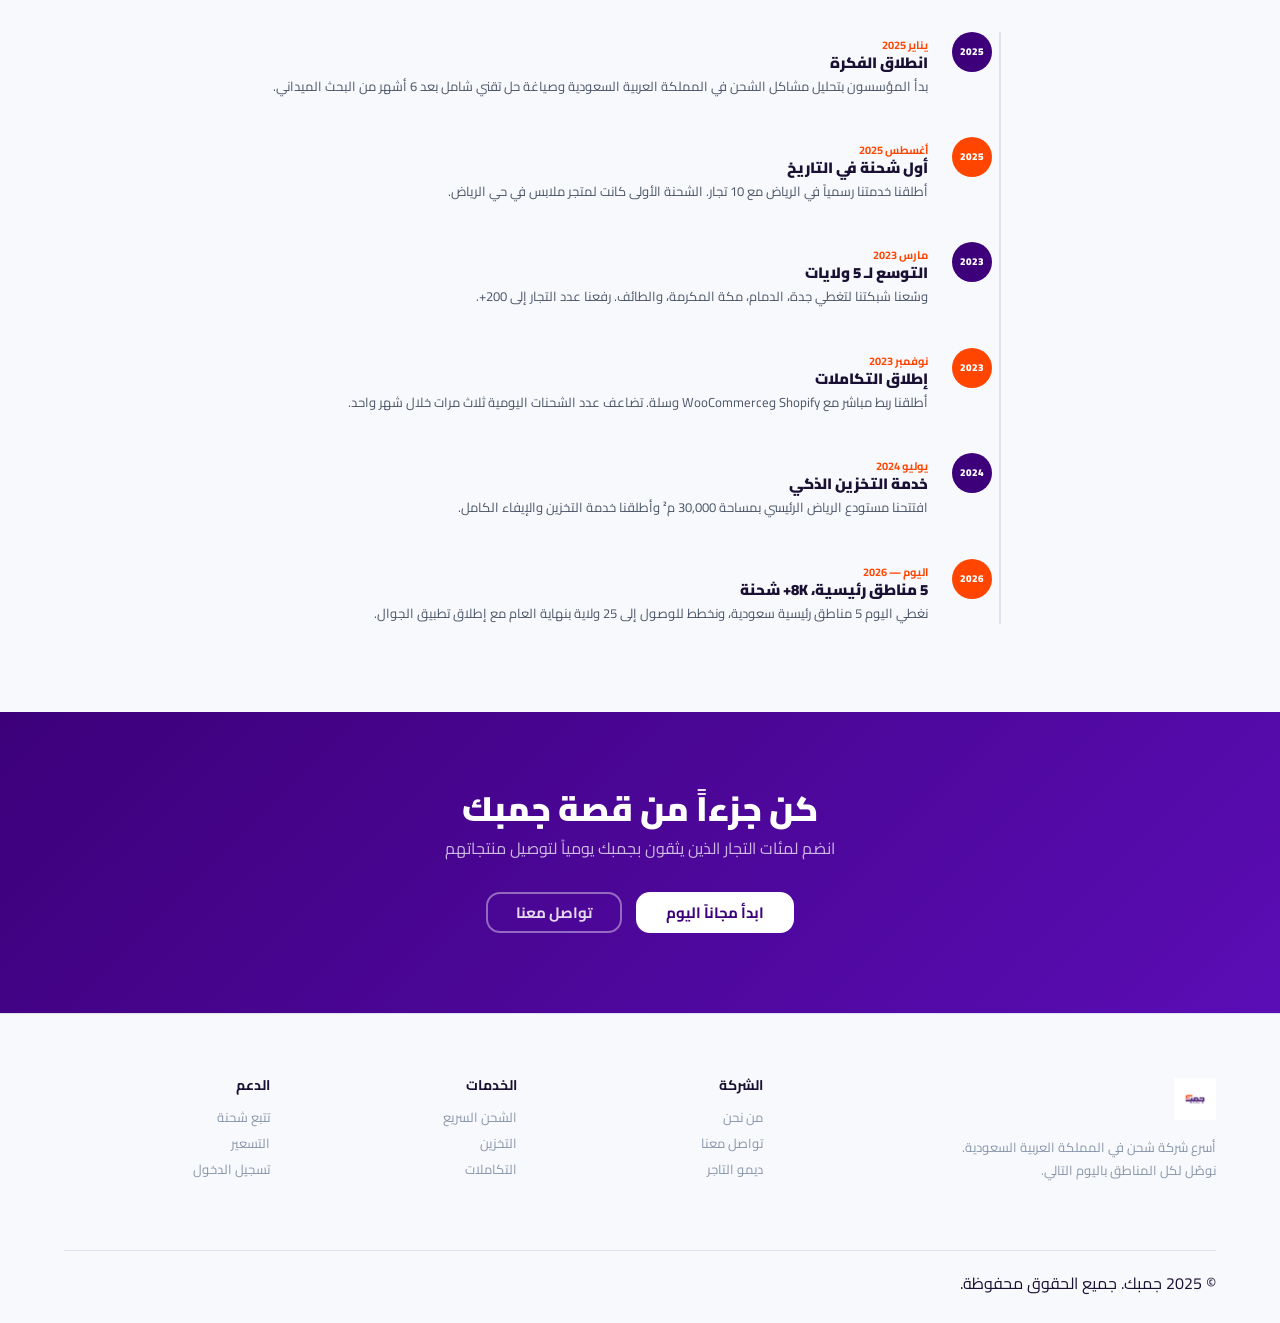
==== commit c3e2c2d3: "🖼️ KSA hero images updated - index.html + about.html: KSA Hero (WE DELIVER ACROSS SAUDI ARABIA) - st" ====
--- a/about.html
+++ b/about.html
@@ -247,7 +247,7 @@
   </div>
   <div class="story-visual">
     <div class="story-img-frame">
-      <img src="hero-map.png" alt="جمبك - نوصّل لكل مناطق المملكة"/>
+      <img src="ksa-hero.png" alt="جمبك - نوصّل لكل مناطق المملكة"/>
     </div>
     <div class="year-badge">
       <div class="yb-big">2025</div>
